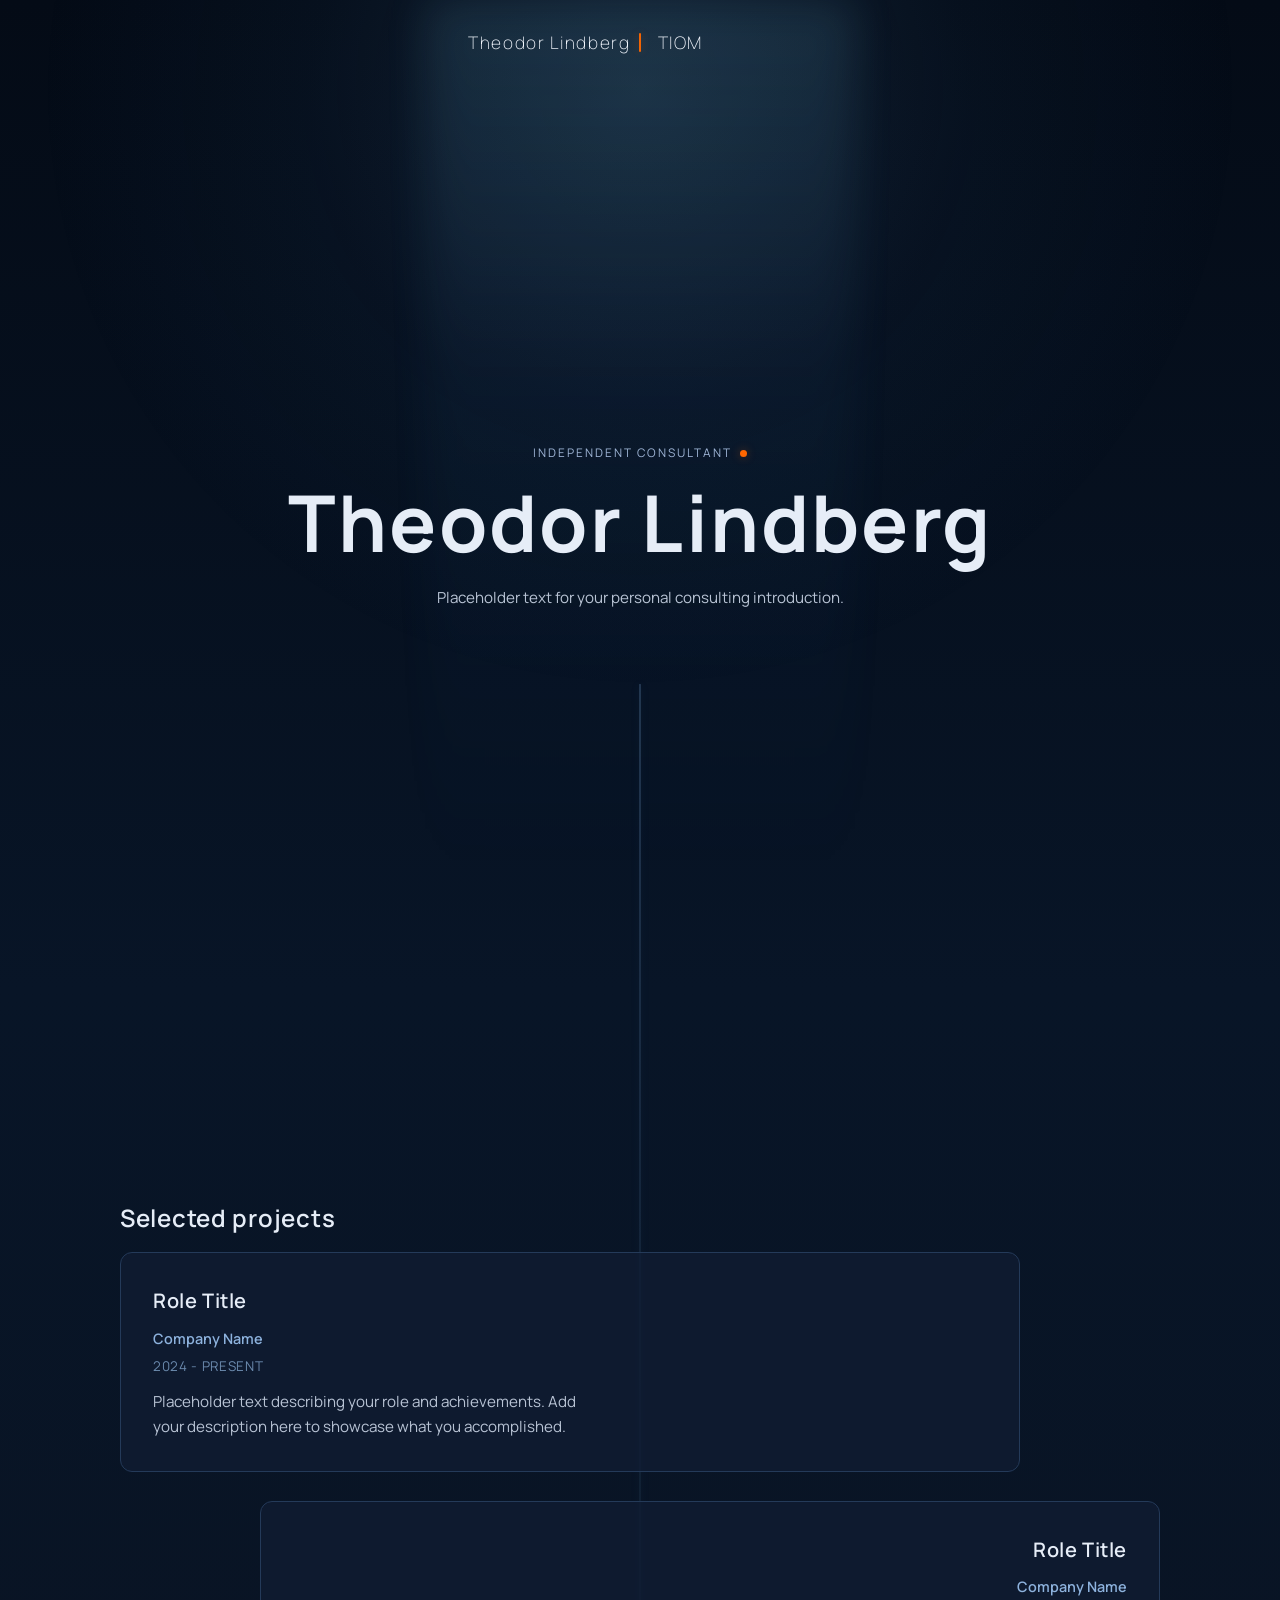
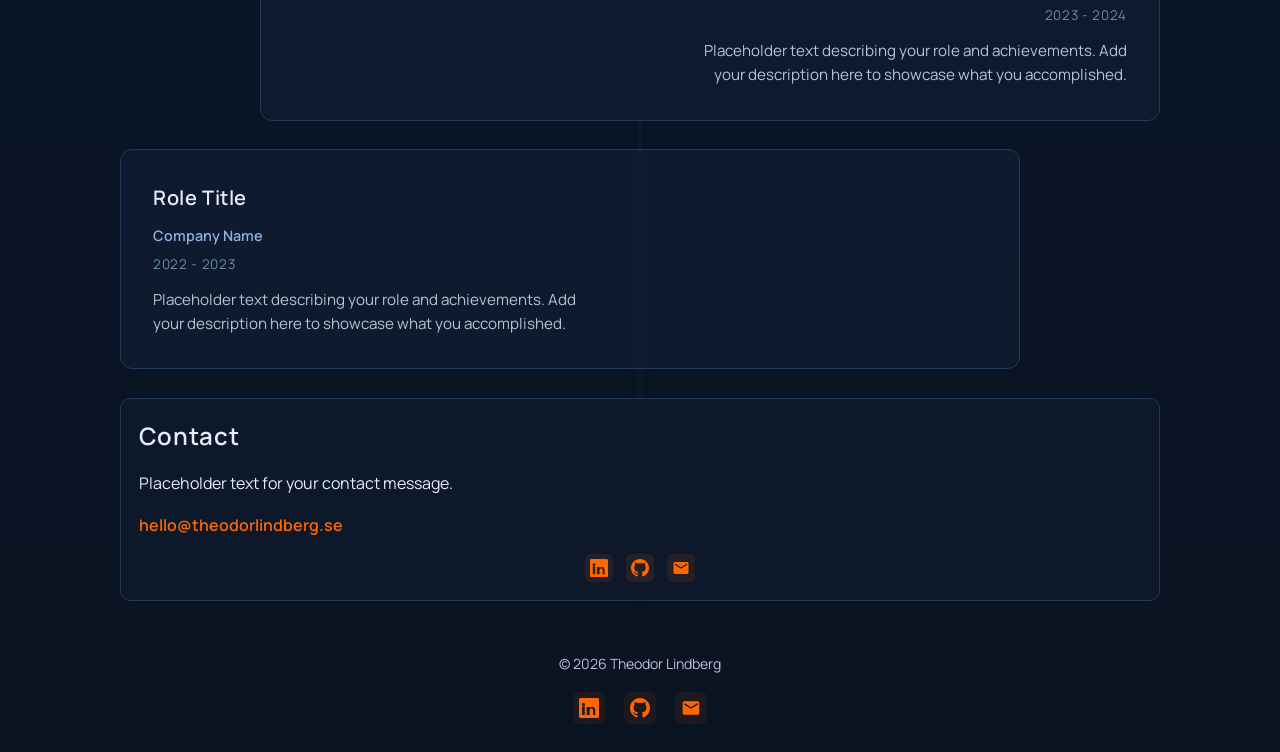
==== index.html @ 7ad28047 "First version of landing page" ====
<!doctype html>
<html lang="en">
  <head>
    <meta charset="UTF-8" />
    <meta name="viewport" content="width=device-width, initial-scale=1.0" />
    <title>Theodor Lindberg | Consulting</title>
    <meta
      name="description"
      content="Independent consultant helping teams ship better products, faster."
    />
    <link rel="preconnect" href="https://fonts.googleapis.com" />
    <link rel="preconnect" href="https://fonts.gstatic.com" crossorigin />
    <link
      href="https://fonts.googleapis.com/css2?family=Manrope:wght@200;400;600;700&display=swap"
      rel="stylesheet"
    />
    <link rel="stylesheet" href="styles.css" />
  </head>
  <body>
    <header class="site-header">
      <div class="brand" aria-label="theodor lindberg bar tiom">
        <a class="brand-name" href="#top">Theodor Lindberg</a>
        <span class="brand-divider" aria-hidden="true">|</span>
        <a class="brand-company" href="https://tiom.nu">TIOM</a>
      </div>
    </header>

    <main id="top">
      <div class="page-line" aria-hidden="true"></div>
      <section class="hero container">
        <p class="hero-subline reveal">Independent Consultant</p>
        <h1 class="reveal">Theodor Lindberg</h1>
        <p class="lead reveal">Placeholder text for your personal consulting introduction.</p>
      </section>

      <section id="experience" class="container section-block reveal">
        <h2>Selected projects</h2>
        <div class="experience-grid">
          <article class="experience-card reveal">
            <div class="experience-content">
              <div class="experience-text">
                <h3>Role Title</h3>
                <p class="company">Company Name</p>
                <p class="duration">2024 - Present</p>
                <p>Placeholder text describing your role and achievements. Add your description here to showcase what you accomplished.</p>
              </div>
              <!-- Optional media: uncomment to add image or video -->
              <!-- <div class="experience-media">
                <img src="/path/to/image.jpg" alt="Project preview" />
              </div> -->
            </div>
          </article>
          <article class="experience-card reveal">
            <div class="experience-content">
              <div class="experience-text experience-text-right">
                <h3>Role Title</h3>
                <p class="company">Company Name</p>
                <p class="duration">2023 - 2024</p>
                <p>Placeholder text describing your role and achievements. Add your description here to showcase what you accomplished.</p>
              </div>
              <!-- Optional media: uncomment to add image or video -->
              <!-- <div class="experience-media">
                <video width="100%" controls><source src="/path/to/video.mp4" type="video/mp4"></video>
              </div> -->
            </div>
          </article>
          <article class="experience-card reveal">
            <div class="experience-content">
              <div class="experience-text">
                <h3>Role Title</h3>
                <p class="company">Company Name</p>
                <p class="duration">2022 - 2023</p>
                <p>Placeholder text describing your role and achievements. Add your description here to showcase what you accomplished.</p>
              </div>
              <!-- Optional media: uncomment to add image or video -->
              <!-- <div class="experience-media">
                <img src="/path/to/image.jpg" alt="Project preview" />
              </div> -->
            </div>
          </article>
        </div>
      </section>

      <section id="contact" class="container section-block contact-card reveal">
        <h2>Contact</h2>
        <p>Placeholder text for your contact message.</p>
        <p>
          <a href="mailto:hello@theodorlindberg.se">hello@theodorlindberg.se</a>
        </p>
        <div class="contact-social">
          <a href="https://linkedin.com/in/theodor-lindberg" target="_blank" rel="noopener noreferrer" aria-label="LinkedIn">
            <svg viewBox="0 0 24 24" width="18" height="18" fill="currentColor">
              <path d="M20.447 20.452h-3.554v-5.569c0-1.328-.475-2.236-1.986-2.236-1.081 0-1.722.722-2.004 1.418-.103.249-.129.597-.129.946v5.441h-3.554s.05-8.736 0-9.646h3.554v1.366c.43-.664 1.199-1.608 2.928-1.608 2.136 0 3.745 1.393 3.745 4.385v5.503zM5.337 9.433c-1.144 0-1.915-.758-1.915-1.708 0-.951.771-1.71 1.958-1.71 1.187 0 1.914.759 1.939 1.71 0 .95-.752 1.708-1.982 1.708zm1.582 11.019H3.715V9.806h3.204v10.646zM22.225 0H1.771C.792 0 0 .774 0 1.729v20.542C0 23.227.792 24 1.771 24h20.451C23.2 24 24 23.227 24 22.271V1.729C24 .774 23.2 0 22.222 0h.003z"/>
            </svg>
          </a>
          <a href="https://github.com/theodor-lindberg" target="_blank" rel="noopener noreferrer" aria-label="GitHub">
            <svg viewBox="0 0 24 24" width="18" height="18" fill="currentColor">
              <path d="M12 0c-6.626 0-12 5.373-12 12 0 5.302 3.438 9.8 8.207 11.387.599.111.793-.261.793-.577v-2.234c-3.338.726-4.033-1.416-4.033-1.416-.546-1.387-1.333-1.756-1.333-1.756-1.089-.745.083-.729.083-.729 1.205.084 1.839 1.237 1.839 1.237 1.07 1.834 2.807 1.304 3.492.997.107-.775.418-1.305.762-1.604-2.665-.305-5.467-1.334-5.467-5.931 0-1.311.469-2.381 1.236-3.221-.124-.303-.535-1.524.117-3.176 0 0 1.008-.322 3.301 1.23.957-.266 1.983-.399 3.003-.404 1.02.005 2.047.138 3.006.404 2.291-1.552 3.297-1.23 3.297-1.23.653 1.653.242 2.874.118 3.176.77.84 1.235 1.911 1.235 3.221 0 4.609-2.807 5.624-5.479 5.921.43.372.823 1.102.823 2.222v 3.293c0 .319.192.694.801.576 4.765-1.589 8.199-6.086 8.199-11.386 0-6.627-5.373-12-12-12z"/>
            </svg>
          </a>
          <a href="mailto:hello@theodorlindberg.se" aria-label="Email">
            <svg viewBox="0 0 24 24" width="18" height="18" fill="currentColor">
              <path d="M20 4H4c-1.1 0-1.99.9-1.99 2L2 18c0 1.1.9 2 2 2h16c1.1 0 2-.9 2-2V6c0-1.1-.9-2-2-2zm0 4l-8 5-8-5V6l8 5 8-5v2z"/>
            </svg>
          </a>
        </div>
      </section>
    </main>

    <footer class="site-footer container">
      <div class="footer-content">
        <p>© <span id="year"></span> Theodor Lindberg</p>
        <div class="social-links">
          <a href="https://linkedin.com/in/theodor-lindberg" target="_blank" rel="noopener noreferrer" aria-label="LinkedIn">
            <svg viewBox="0 0 24 24" width="20" height="20" fill="currentColor">
              <path d="M20.447 20.452h-3.554v-5.569c0-1.328-.475-2.236-1.986-2.236-1.081 0-1.722.722-2.004 1.418-.103.249-.129.597-.129.946v5.441h-3.554s.05-8.736 0-9.646h3.554v1.366c.43-.664 1.199-1.608 2.928-1.608 2.136 0 3.745 1.393 3.745 4.385v5.503zM5.337 9.433c-1.144 0-1.915-.758-1.915-1.708 0-.951.771-1.71 1.958-1.71 1.187 0 1.914.759 1.939 1.71 0 .95-.752 1.708-1.982 1.708zm1.582 11.019H3.715V9.806h3.204v10.646zM22.225 0H1.771C.792 0 0 .774 0 1.729v20.542C0 23.227.792 24 1.771 24h20.451C23.2 24 24 23.227 24 22.271V1.729C24 .774 23.2 0 22.222 0h.003z"/>
            </svg>
          </a>
          <a href="https://github.com/theodor-lindberg" target="_blank" rel="noopener noreferrer" aria-label="GitHub">
            <svg viewBox="0 0 24 24" width="20" height="20" fill="currentColor">
              <path d="M12 0c-6.626 0-12 5.373-12 12 0 5.302 3.438 9.8 8.207 11.387.599.111.793-.261.793-.577v-2.234c-3.338.726-4.033-1.416-4.033-1.416-.546-1.387-1.333-1.756-1.333-1.756-1.089-.745.083-.729.083-.729 1.205.084 1.839 1.237 1.839 1.237 1.07 1.834 2.807 1.304 3.492.997.107-.775.418-1.305.762-1.604-2.665-.305-5.467-1.334-5.467-5.931 0-1.311.469-2.381 1.236-3.221-.124-.303-.535-1.524.117-3.176 0 0 1.008-.322 3.301 1.23.957-.266 1.983-.399 3.003-.404 1.02.005 2.047.138 3.006.404 2.291-1.552 3.297-1.23 3.297-1.23.653 1.653.242 2.874.118 3.176.77.84 1.235 1.911 1.235 3.221 0 4.609-2.807 5.624-5.479 5.921.43.372.823 1.102.823 2.222v 3.293c0 .319.192.694.801.576 4.765-1.589 8.199-6.086 8.199-11.386 0-6.627-5.373-12-12-12z"/>
            </svg>
          </a>
          <a href="mailto:hello@theodorlindberg.se" aria-label="Email">
            <svg viewBox="0 0 24 24" width="20" height="20" fill="currentColor">
              <path d="M20 4H4c-1.1 0-1.99.9-1.99 2L2 18c0 1.1.9 2 2 2h16c1.1 0 2-.9 2-2V6c0-1.1-.9-2-2-2zm0 4l-8 5-8-5V6l8 5 8-5v2z"/>
            </svg>
          </a>
        </div>
      </div>
    </footer>

    <script>
      document.getElementById("year").textContent = new Date().getFullYear();

      // Scroll reveal animation
      const revealElements = document.querySelectorAll(".reveal");
      const observer = new IntersectionObserver(
        (entries) => {
          entries.forEach((entry) => {
            if (entry.isIntersecting) {
              entry.target.classList.add("in-view");
            }
          });
        },
        { threshold: 0.28, rootMargin: "0px 0px -10% 0px" }
      );
      revealElements.forEach((el) => observer.observe(el));
    </script>
  </body>
</html>
---- styles.css ----
:root {
  --orange: #ff6700;
  --gray-dark: #575757;
  --gray-light: #bdbdbd;
  --blue-mid: #3a6ea5;
  --blue-deep: #004e98;

  --bg: #0a1322;
  --surface: #101d33;
  --text: #e6edf7;
  --muted: #b8c3d4;
  --line: #243a59;
  --shadow: 0 10px 28px rgba(0, 0, 0, 0.35);
}

* {
  box-sizing: border-box;
}

html,
body {
  margin: 0;
  padding: 0;
}

body {
  position: relative;
  overflow-x: hidden;
  font-family: "Manrope", sans-serif;
  color: var(--text);
  background: linear-gradient(180deg, #040b16 0%, #081527 42%, #0a1322 100%);
  line-height: 1.6;
  min-height: 100vh;
}

body::before {
  content: "";
  position: fixed;
  inset: 0;
  background: radial-gradient(circle at 50% 10%, rgba(101, 169, 221, 0.15) 0%, rgba(41, 78, 122, 0.08) 32%, rgba(9, 19, 35, 0) 58%);
  pointer-events: none;
  z-index: -2;
}

body::after {
  content: "";
  position: fixed;
  top: 0;
  bottom: 0;
  left: 50%;
  transform: translateX(-50%);
  width: min(40vw, 430px);
  background: linear-gradient(180deg, rgba(124, 215, 250, 0.28) 0%, rgba(71, 132, 194, 0.13) 42%, rgba(10, 19, 34, 0) 100%);
  filter: blur(22px);
  opacity: 0.42;
  pointer-events: none;
  z-index: -1;
}

main {
  position: relative;
}

.container {
  width: min(1040px, 92vw);
  margin: 0 auto;
}

.site-header {
  width: min(1040px, 92vw);
  margin: 0 auto;
  padding: 0.45rem 0.1rem;
  padding-top: 1.25rem;
  min-height: 72px;
  display: flex;
  align-items: center;
  justify-content: center;
  position: sticky;
  top: 0;
  z-index: 30;
  background: transparent;
  text-align: center;
}

.brand {
  display: grid;
  grid-template-columns: 1fr auto 1fr;
  align-items: center;
  gap: 0.55rem;
  width: min(560px, 92vw);
  min-height: 100%;
  line-height: 1;
  font-weight: 200;
  font-size: clamp(0.95rem, 1.35vw, 1.15rem);
  letter-spacing: 0.09em;
}

.brand-name,
.brand-company {
  font-weight: 200;
  color: #f4f8ff;
  text-decoration: none;
}

.brand-name {
  justify-self: end;
  text-align: right;
}

.brand-company {
  justify-self: start;
  text-align: left;
  margin-left: .5rem;
}

.brand-name:hover,
.brand-company:hover {
  color: #ffffff;
}

.brand-divider {
  display: block;
  width: 2px;
  height: 1.15rem;
  background: rgba(255, 103, 0, 0.95);
  box-shadow: 0 0 8px rgba(255, 103, 0, 0.28);
  border-radius: 999px;
  color: transparent;
  font-size: 0;
  line-height: 0;
}

.hero {
  width: 100vw;
  margin-left: calc(50% - 50vw);
  margin-top: 0;
  min-height: 100vh;
  position: relative;
  overflow: hidden;
  isolation: isolate;
  background: transparent;
  text-align: center;
  display: flex;
  flex-direction: column;
  align-items: center;
  justify-content: center;
  gap: 0.8rem;
  padding: 2.8rem 0 2.2rem;
}

.hero::before {
  content: none;
}

.hero::after {
  content: none;
}

h1 {
  font-size: clamp(2.35rem, 8.6vw, 4.9rem);
  line-height: 1.2;
  font-weight: 700;
  letter-spacing: 0.03em;
  margin: 0;
  z-index: 1;
}

h2 {
  font-size: clamp(1.1rem, 2.2vw, 1.5rem);
  font-weight: 600;
  letter-spacing: 0.03em;
  margin: 0 0 0.9rem;
}

h3 {
  font-size: 1rem;
  font-weight: 600;
  letter-spacing: 0.03em;
  margin-top: 0;
}

.lead {
  max-width: 48ch;
  margin: 0.2rem auto 0;
  color: var(--muted);
  font-size: 0.95rem;
  z-index: 1;
}

.hero-subline {
  display: inline-flex;
  align-items: center;
  gap: 0.5rem;
  margin: 0;
  font-size: 0.74rem;
  letter-spacing: 0.17em;
  text-transform: uppercase;
  color: #9fb5d6;
  z-index: 1;
}

.hero-subline::after {
  content: "";
  width: 7px;
  height: 7px;
  border-radius: 50%;
  background: var(--orange);
  box-shadow: 0 0 10px rgba(255, 103, 0, 0.35);
}

.page-line {
  position: absolute;
  width: 1px;
  top: clamp(500px, 68vh, 760px);
  bottom: 0;
  left: 50%;
  transform: translateX(-50%);
  border-radius: 999px;
  background: linear-gradient(180deg, rgba(96, 133, 176, 0.62) 0%, rgba(81, 117, 160, 0.34) 34%, rgba(70, 104, 145, 0.18) 72%, rgba(70, 104, 145, 0) 100%);
  box-shadow: 0 0 8px rgba(58, 110, 165, 0.24);
  z-index: 0;
  pointer-events: none;
}

.section-block {
  padding: 0.7rem 0 1rem;
}

#experience {
  margin-top: clamp(18vh, 24vh, 30vh);
}

.experience-grid {
  display: grid;
  gap: 1.8rem;
  grid-template-columns: 1fr;
}

.experience-card {
  background: rgba(16, 29, 51, 0.75);
  border: 1px solid var(--line);
  border-radius: 12px;
  padding: 2rem;
  box-shadow: none;
  transition: background-color 0.3s ease;
  width: min(900px, 100%);
}

.experience-card:nth-child(odd) {
  justify-self: start;
}

.experience-card:nth-child(even) {
  justify-self: end;
}

.experience-card:nth-child(odd) .experience-text {
  text-align: left;
}

.experience-card:nth-child(even) .experience-content {
  grid-template-columns: 1fr 1.2fr;
}

.experience-card:nth-child(even) .experience-text {
  grid-column: 2;
  justify-self: end;
  width: min(560px, 100%);
  text-align: right;
  order: 2;
}

.experience-card:nth-child(even) .experience-media {
  order: 1;
}

.experience-card:hover {
  background: rgba(16, 29, 51, 0.95);
}

.experience-content {
  display: grid;
  grid-template-columns: 1.2fr 1fr;
  gap: 2rem;
  align-items: start;
}

.experience-text {
  display: flex;
  flex-direction: column;
}

.experience-text-right {
  justify-self: end;
  width: min(560px, 100%);
  text-align: right;
}

.experience-card h3 {
  margin: 0 0 0.6rem;
  font-size: 1.25rem;
}

.experience-card .company {
  color: #8db2dd;
  font-size: 0.9rem;
  font-weight: 600;
  margin: 0 0 0.4rem;
}

.experience-card .duration {
  font-size: 0.84rem;
  color: #6b8aad;
  margin: 0 0 0.8rem;
  text-transform: uppercase;
  letter-spacing: 0.05em;
}

.experience-card p:last-of-type {
  color: var(--muted);
  font-size: 0.95rem;
  margin: 0;
  line-height: 1.6;
}

.experience-media {
  border-radius: 8px;
  overflow: hidden;
  background: rgba(10, 19, 34, 0.6);
  border: 1px solid var(--line);
  height: 100%;
  min-height: 220px;
  display: flex;
  align-items: center;
  justify-content: center;
}

.experience-media img,
.experience-media video {
  width: 100%;
  height: 100%;
  object-fit: cover;
}

.experience-card.reveal:nth-child(1) {
  transition-delay: 0s;
}

.experience-card.reveal:nth-child(2) {
  transition-delay: 0.2s;
}

.experience-card.reveal:nth-child(3) {
  transition-delay: 0.4s;
}

.card {
  background: rgba(16, 29, 51, 0.75);
  border: 1px solid var(--line);
  border-radius: 10px;
  padding: 1rem;
  box-shadow: none;
}

.card p {
  color: var(--muted);
}

.contact-card {
  background: rgba(14, 26, 45, 0.86);
  border: 1px solid var(--line);
  border-radius: 10px;
  padding: 1.1rem;
  box-shadow: none;
  margin: 0.8rem auto 2.5rem;
}

.contact-card a {
  color: var(--orange);
  font-weight: 600;
  text-decoration: none;
}

.contact-social {
  display: flex;
  align-items: center;
  gap: 0.8rem;
  justify-content: center;
  margin-top: 1rem;
}

.contact-social a {
  display: inline-flex;
  align-items: center;
  justify-content: center;
  width: 28px;
  height: 28px;
  border-radius: 5px;
  background: rgba(255, 103, 0, 0.1);
  color: var(--orange);
  text-decoration: none;
  transition: all 0.3s ease;
  font-weight: normal;
}

.contact-social a:hover {
  background: rgba(255, 103, 0, 0.18);
  transform: translateY(-2px);
}

.site-footer {
  padding: 0.75rem 0 1.8rem;
  color: var(--muted);
  font-size: 0.88rem;
  text-align: center;
}

.footer-content {
  display: flex;
  flex-direction: column;
  align-items: center;
  gap: 1rem;
  justify-content: center;
}

.footer-content p {
  margin: 0;
}

.social-links {
  display: flex;
  align-items: center;
  gap: 1.2rem;
  justify-content: center;
}

.social-links a {
  display: inline-flex;
  align-items: center;
  justify-content: center;
  width: 32px;
  height: 32px;
  border-radius: 6px;
  background: rgba(255, 103, 0, 0.08);
  color: var(--orange);
  text-decoration: none;
  transition: all 0.3s ease;
}

.social-links a:hover {
  background: rgba(255, 103, 0, 0.15);
  transform: translateY(-2px);
}

.reveal {
  opacity: 0;
  transform: translateY(24px);
  transition: opacity 0.8s ease-out, transform 0.8s ease-out;
}

.reveal.in-view {
  opacity: 1;
  transform: translateY(0);
}

@keyframes fadeInUp {
  from {
    opacity: 0;
    transform: translateY(24px);
  }
  to {
    opacity: 1;
    transform: translateY(0);
  }
}

@media (max-width: 850px) {
  .site-header {
    justify-content: center;
    flex-direction: column;
    gap: 0.45rem;
    min-height: 64px;
  }

  .hero {
    min-height: 100vh;
    padding-top: 2rem;
  }

  .page-line {
    top: clamp(460px, 74vh, 760px);
  }

  #experience {
    margin-top: 14vh;
  }

  .experience-card,
  .experience-card:nth-child(odd),
  .experience-card:nth-child(even) {
    width: 100%;
    justify-self: stretch;
  }

  .experience-content {
    grid-template-columns: 1fr;
  }

  .experience-card:nth-child(even) .experience-content {
    grid-template-columns: 1fr;
  }

  .experience-card:nth-child(even) .experience-text {
    grid-column: auto;
    justify-self: start;
    width: 100%;
    text-align: left;
    order: 1;
  }

  .experience-card:nth-child(even) .experience-media {
    order: 2;
  }

  .grid {
    grid-template-columns: 1fr;
  }
}
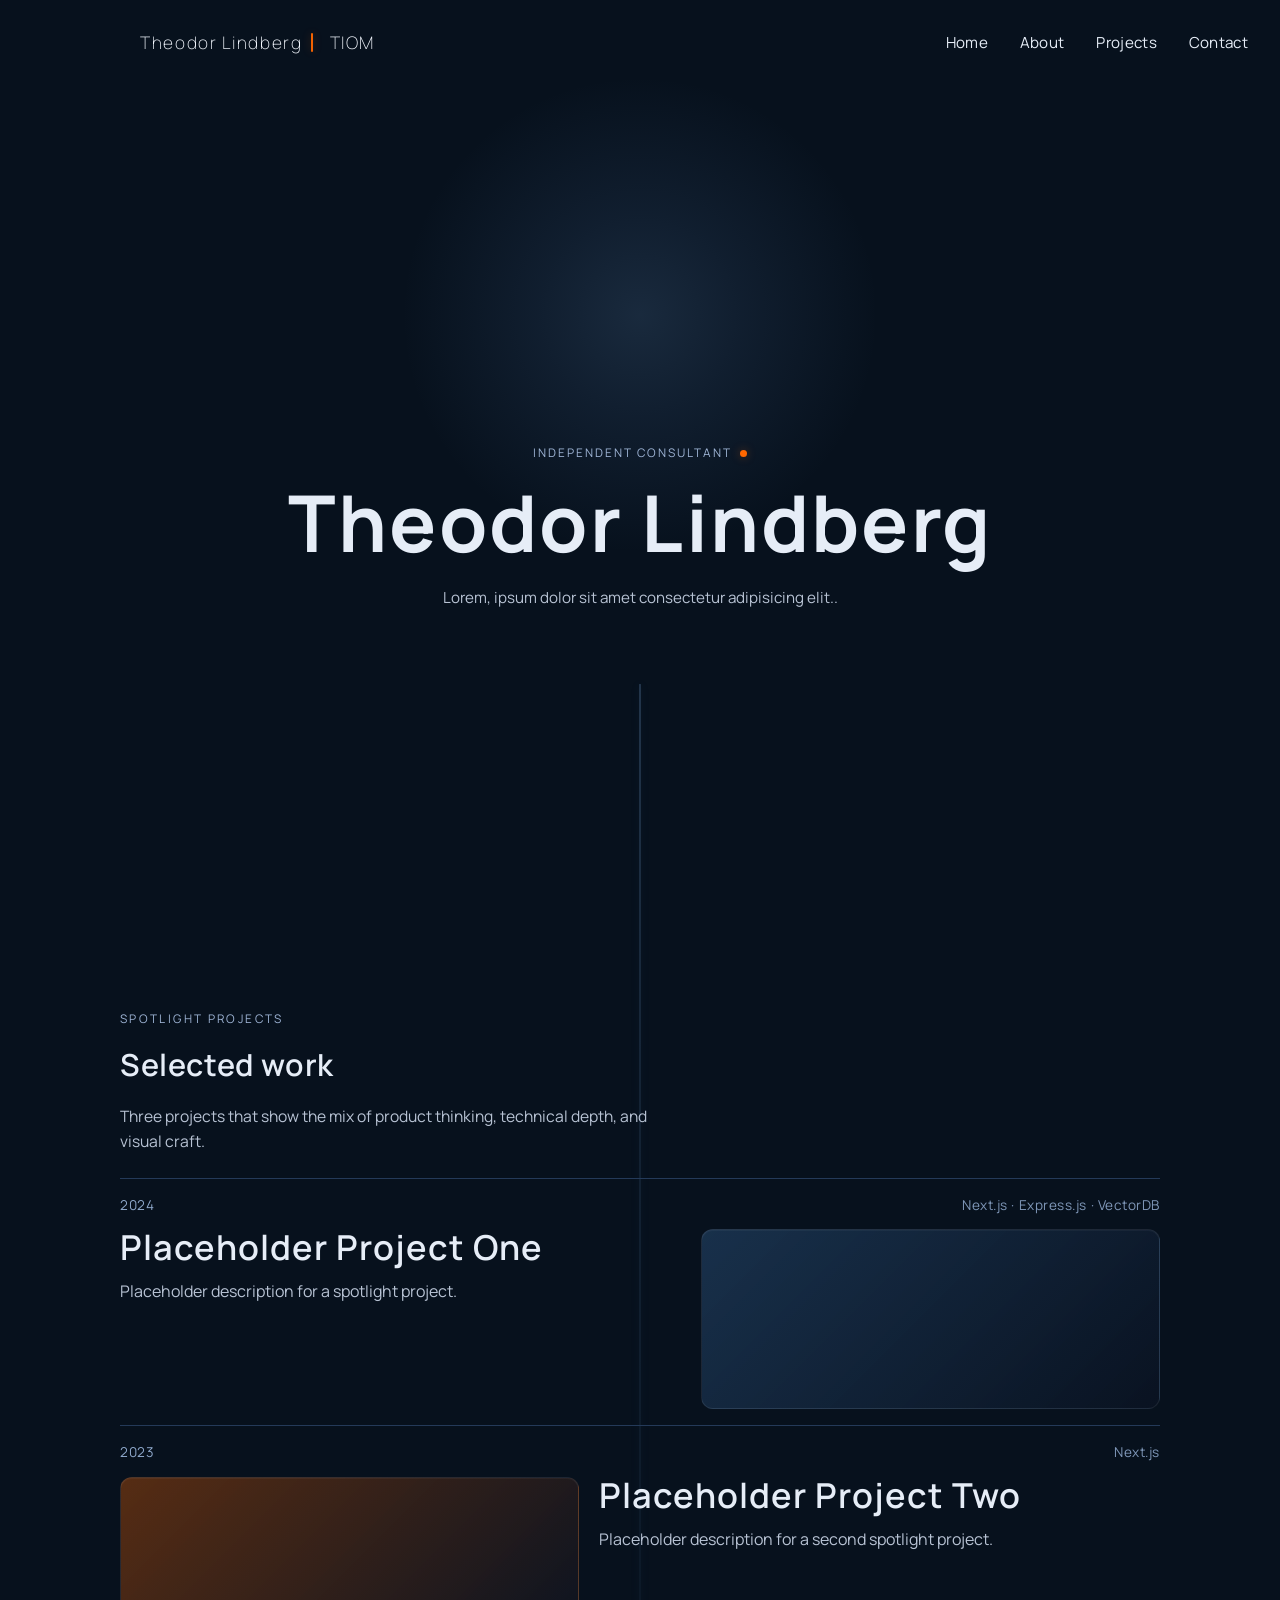
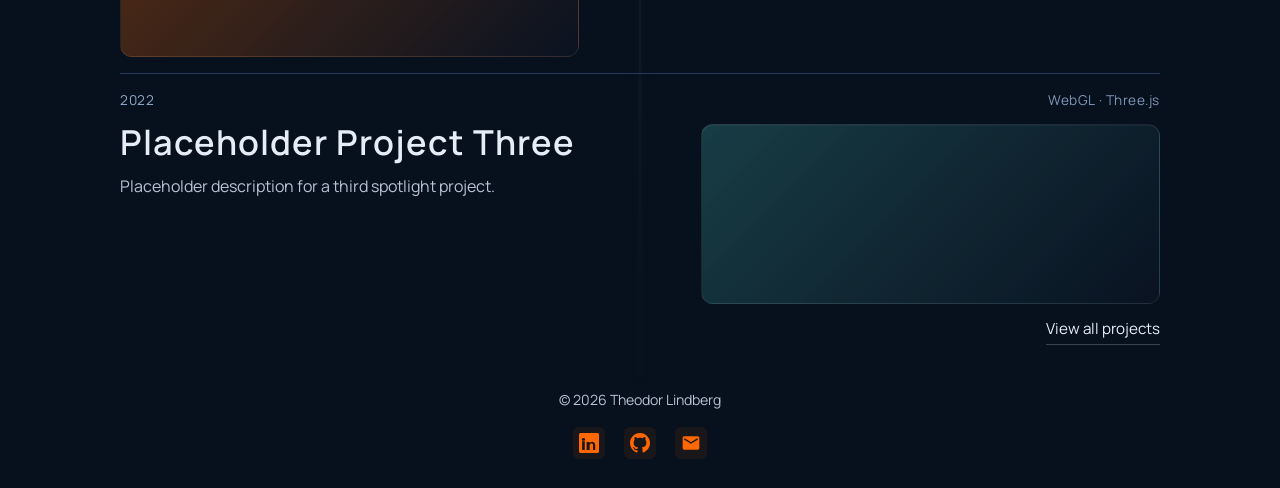
==== commit d7204eba: "Changed background effect" ====
--- a/index.html
+++ b/index.html
@@ -23,6 +23,19 @@
         <span class="brand-divider" aria-hidden="true">|</span>
         <a class="brand-company" href="https://tiom.nu">TIOM</a>
       </div>
+      <nav class="site-nav">
+        <button class="nav-toggle" aria-label="Toggle menu">
+          <span></span>
+          <span></span>
+          <span></span>
+        </button>
+        <ul class="nav-menu">
+          <li><a href="index.html">Home</a></li>
+          <li><a href="about.html">About</a></li>
+          <li><a href="projects.html">Projects</a></li>
+          <li><a href="contact.html">Contact</a></li>
+        </ul>
+      </nav>
     </header>
 
     <main id="top">
@@ -30,80 +43,61 @@
       <section class="hero container">
         <p class="hero-subline reveal">Independent Consultant</p>
         <h1 class="reveal">Theodor Lindberg</h1>
-        <p class="lead reveal">Placeholder text for your personal consulting introduction.</p>
+        <p class="lead reveal">Lorem, ipsum dolor sit amet consectetur adipisicing elit..</p>
       </section>
 
-      <section id="experience" class="container section-block reveal">
-        <h2>Selected projects</h2>
-        <div class="experience-grid">
-          <article class="experience-card reveal">
-            <div class="experience-content">
-              <div class="experience-text">
-                <h3>Role Title</h3>
-                <p class="company">Company Name</p>
-                <p class="duration">2024 - Present</p>
-                <p>Placeholder text describing your role and achievements. Add your description here to showcase what you accomplished.</p>
-              </div>
-              <!-- Optional media: uncomment to add image or video -->
-              <!-- <div class="experience-media">
-                <img src="/path/to/image.jpg" alt="Project preview" />
-              </div> -->
-            </div>
-          </article>
-          <article class="experience-card reveal">
-            <div class="experience-content">
-              <div class="experience-text experience-text-right">
-                <h3>Role Title</h3>
-                <p class="company">Company Name</p>
-                <p class="duration">2023 - 2024</p>
-                <p>Placeholder text describing your role and achievements. Add your description here to showcase what you accomplished.</p>
-              </div>
-              <!-- Optional media: uncomment to add image or video -->
-              <!-- <div class="experience-media">
-                <video width="100%" controls><source src="/path/to/video.mp4" type="video/mp4"></video>
-              </div> -->
-            </div>
-          </article>
-          <article class="experience-card reveal">
-            <div class="experience-content">
-              <div class="experience-text">
-                <h3>Role Title</h3>
-                <p class="company">Company Name</p>
-                <p class="duration">2022 - 2023</p>
-                <p>Placeholder text describing your role and achievements. Add your description here to showcase what you accomplished.</p>
-              </div>
-              <!-- Optional media: uncomment to add image or video -->
-              <!-- <div class="experience-media">
-                <img src="/path/to/image.jpg" alt="Project preview" />
-              </div> -->
-            </div>
-          </article>
-        </div>
+      <section class="container projects-intro reveal">
+        <p class="section-label">Spotlight Projects</p>
+        <h2>Selected work</h2>
+        <p class="projects-lead">Three projects that show the mix of product thinking, technical depth, and visual craft.</p>
       </section>
 
-      <section id="contact" class="container section-block contact-card reveal">
-        <h2>Contact</h2>
-        <p>Placeholder text for your contact message.</p>
-        <p>
-          <a href="mailto:hello@theodorlindberg.se">hello@theodorlindberg.se</a>
-        </p>
-        <div class="contact-social">
-          <a href="https://linkedin.com/in/theodor-lindberg" target="_blank" rel="noopener noreferrer" aria-label="LinkedIn">
-            <svg viewBox="0 0 24 24" width="18" height="18" fill="currentColor">
-              <path d="M20.447 20.452h-3.554v-5.569c0-1.328-.475-2.236-1.986-2.236-1.081 0-1.722.722-2.004 1.418-.103.249-.129.597-.129.946v5.441h-3.554s.05-8.736 0-9.646h3.554v1.366c.43-.664 1.199-1.608 2.928-1.608 2.136 0 3.745 1.393 3.745 4.385v5.503zM5.337 9.433c-1.144 0-1.915-.758-1.915-1.708 0-.951.771-1.71 1.958-1.71 1.187 0 1.914.759 1.939 1.71 0 .95-.752 1.708-1.982 1.708zm1.582 11.019H3.715V9.806h3.204v10.646zM22.225 0H1.771C.792 0 0 .774 0 1.729v20.542C0 23.227.792 24 1.771 24h20.451C23.2 24 24 23.227 24 22.271V1.729C24 .774 23.2 0 22.222 0h.003z"/>
-            </svg>
-          </a>
-          <a href="https://github.com/theodor-lindberg" target="_blank" rel="noopener noreferrer" aria-label="GitHub">
-            <svg viewBox="0 0 24 24" width="18" height="18" fill="currentColor">
-              <path d="M12 0c-6.626 0-12 5.373-12 12 0 5.302 3.438 9.8 8.207 11.387.599.111.793-.261.793-.577v-2.234c-3.338.726-4.033-1.416-4.033-1.416-.546-1.387-1.333-1.756-1.333-1.756-1.089-.745.083-.729.083-.729 1.205.084 1.839 1.237 1.839 1.237 1.07 1.834 2.807 1.304 3.492.997.107-.775.418-1.305.762-1.604-2.665-.305-5.467-1.334-5.467-5.931 0-1.311.469-2.381 1.236-3.221-.124-.303-.535-1.524.117-3.176 0 0 1.008-.322 3.301 1.23.957-.266 1.983-.399 3.003-.404 1.02.005 2.047.138 3.006.404 2.291-1.552 3.297-1.23 3.297-1.23.653 1.653.242 2.874.118 3.176.77.84 1.235 1.911 1.235 3.221 0 4.609-2.807 5.624-5.479 5.921.43.372.823 1.102.823 2.222v 3.293c0 .319.192.694.801.576 4.765-1.589 8.199-6.086 8.199-11.386 0-6.627-5.373-12-12-12z"/>
-            </svg>
-          </a>
-          <a href="mailto:hello@theodorlindberg.se" aria-label="Email">
-            <svg viewBox="0 0 24 24" width="18" height="18" fill="currentColor">
-              <path d="M20 4H4c-1.1 0-1.99.9-1.99 2L2 18c0 1.1.9 2 2 2h16c1.1 0 2-.9 2-2V6c0-1.1-.9-2-2-2zm0 4l-8 5-8-5V6l8 5 8-5v2z"/>
-            </svg>
-          </a>
-        </div>
+      <section class="container projects-list spotlight-projects">
+        <article class="project-entry reveal" id="spotlight-2024">
+          <div class="project-meta">
+            <p class="project-year">2024</p>
+            <p class="project-tags">Next.js · Express.js · VectorDB</p>
+          </div>
+          <div class="project-body">
+            <div class="project-copy">
+              <h2><a href="projects.html#project-2024">Placeholder Project One</a></h2>
+              <p>Placeholder description for a spotlight project. </p>
+            </div>
+            <div class="project-preview project-preview-blue" aria-hidden="true"></div>
+          </div>
+        </article>
+
+        <article class="project-entry reveal" id="spotlight-next">
+          <div class="project-meta">
+            <p class="project-year">2023</p>
+            <p class="project-tags">Next.js</p>
+          </div>
+          <div class="project-body">
+            <div class="project-copy">
+              <h2><a href="projects.html#project-next">Placeholder Project Two</a></h2>
+              <p>Placeholder description for a second spotlight project. </p>
+            </div>
+            <div class="project-preview project-preview-orange" aria-hidden="true"></div>
+          </div>
+        </article>
+
+        <article class="project-entry reveal" id="spotlight-webgl">
+          <div class="project-meta">
+            <p class="project-year">2022</p>
+            <p class="project-tags">WebGL · Three.js</p>
+          </div>
+          <div class="project-body">
+            <div class="project-copy">
+              <h2><a href="projects.html#project-webgl">Placeholder Project Three</a></h2>
+              <p>Placeholder description for a third spotlight project. </p>
+            </div>
+            <div class="project-preview project-preview-teal" aria-hidden="true"></div>
+          </div>
+        </article>
+      </section>
+
+      <section class="container spotlight-link reveal">
+        <a href="projects.html">View all projects</a>
       </section>
     </main>
 
@@ -133,6 +127,52 @@
     <script>
       document.getElementById("year").textContent = new Date().getFullYear();
 
+      // Hamburger menu toggle
+      const navToggle = document.querySelector(".nav-toggle");
+      const navMenu = document.querySelector(".nav-menu");
+      
+      if (navToggle) {
+        navToggle.addEventListener("click", () => {
+          navToggle.classList.toggle("active");
+          navMenu.classList.toggle("active");
+        });
+
+        // Close menu when a link is clicked
+        document.querySelectorAll(".nav-menu a").forEach(link => {
+          link.addEventListener("click", () => {
+            navToggle.classList.remove("active");
+            navMenu.classList.remove("active");
+          });
+        });
+      }
+
+      const prefersFlashlight = window.matchMedia("(min-width: 851px) and (pointer: fine)").matches;
+
+      if (prefersFlashlight) {
+        let latestX = window.innerWidth / 2;
+        let latestY = window.innerHeight / 3;
+        let animationFrameId = null;
+
+        const updateFlashlight = () => {
+          document.body.style.setProperty("--flashlight-x", `${latestX}px`);
+          document.body.style.setProperty("--flashlight-y", `${latestY}px`);
+          animationFrameId = null;
+        };
+
+        window.addEventListener(
+          "pointermove",
+          (event) => {
+            latestX = event.clientX;
+            latestY = event.clientY;
+
+            if (animationFrameId === null) {
+              animationFrameId = requestAnimationFrame(updateFlashlight);
+            }
+          },
+          { passive: true }
+        );
+      }
+
       // Scroll reveal animation
       const revealElements = document.querySelectorAll(".reveal");
       const observer = new IntersectionObserver(
--- a/styles.css
+++ b/styles.css
@@ -28,7 +28,18 @@
   overflow-x: hidden;
   font-family: "Manrope", sans-serif;
   color: var(--text);
-  background: linear-gradient(180deg, #040b16 0%, #081527 42%, #0a1322 100%);
+  --flashlight-x: 50vw;
+  --flashlight-y: 35vh;
+  background:
+    radial-gradient(
+      circle 340px at var(--flashlight-x) var(--flashlight-y),
+      rgba(120, 172, 230, 0.16) 0,
+      rgba(98, 145, 205, 0.1) 30%,
+      rgba(7, 17, 29, 0) 70%
+    ),
+    #07111d;
+  background-attachment: fixed;
+  background-repeat: no-repeat;
   line-height: 1.6;
   min-height: 100vh;
 }
@@ -67,14 +78,13 @@
 }
 
 .site-header {
-  width: min(1040px, 92vw);
-  margin: 0 auto;
-  padding: 0.45rem 0.1rem;
+  width: 100%;
+  padding: 0.45rem 2rem;
   padding-top: 1.25rem;
   min-height: 72px;
   display: flex;
   align-items: center;
-  justify-content: center;
+  justify-content: space-between;
   position: sticky;
   top: 0;
   z-index: 30;
@@ -130,6 +140,81 @@
   line-height: 0;
 }
 
+.site-nav {
+  display: flex;
+  align-items: center;
+}
+
+.nav-toggle {
+  display: none;
+  flex-direction: column;
+  gap: 5px;
+  background: none;
+  border: none;
+  cursor: pointer;
+  padding: 0;
+  width: 28px;
+  height: 24px;
+}
+
+.nav-toggle span {
+  width: 100%;
+  height: 2px;
+  background: var(--text);
+  border-radius: 999px;
+  transition: all 0.3s ease;
+}
+
+.nav-toggle.active span:nth-child(1) {
+  transform: rotate(45deg) translateY(10px);
+}
+
+.nav-toggle.active span:nth-child(2) {
+  opacity: 0;
+}
+
+.nav-toggle.active span:nth-child(3) {
+  transform: rotate(-45deg) translateY(-10px);
+}
+
+.nav-menu {
+  display: flex;
+  gap: 2rem;
+  list-style: none;
+  margin: 0;
+  padding: 0;
+  align-items: center;
+}
+
+.nav-menu a {
+  color: var(--text);
+  text-decoration: none;
+  font-size: 0.95rem;
+  font-weight: 400;
+  letter-spacing: 0.02em;
+  transition: color 0.3s ease;
+  position: relative;
+}
+
+.nav-menu a::after {
+  content: "";
+  position: absolute;
+  bottom: -4px;
+  left: 0;
+  width: 0;
+  height: 1px;
+  background: var(--orange);
+  transition: width 0.3s ease;
+}
+
+.nav-menu a:hover {
+  color: var(--orange);
+}
+
+.nav-menu a:hover::after {
+  width: 100%;
+}
+
 .hero {
   width: 100vw;
   margin-left: calc(50% - 50vw);
@@ -185,6 +270,237 @@
   color: var(--muted);
   font-size: 0.95rem;
   z-index: 1;
+}
+
+.projects-intro {
+  padding: 2.4rem 0 1.2rem;
+  text-align: left;
+}
+
+.section-label {
+  margin: 0 0 0.75rem;
+  color: #9fb5d6;
+  font-size: 0.74rem;
+  letter-spacing: 0.2em;
+  text-transform: uppercase;
+}
+
+.projects-intro h1 {
+  max-width: 8ch;
+  text-align: left;
+  font-size: clamp(2.8rem, 8vw, 5rem);
+  margin: 0;
+}
+
+.projects-intro h2 {
+  margin: 0;
+  font-size: clamp(1.3rem, 2.5vw, 1.9rem);
+  font-weight: 600;
+  letter-spacing: 0.02em;
+}
+
+.projects-lead {
+  max-width: 34rem;
+  margin: 0.9rem 0 0;
+  color: var(--muted);
+  font-size: 0.98rem;
+}
+
+.projects-index {
+  display: grid;
+  grid-template-columns: repeat(2, minmax(0, 1fr));
+  gap: 1rem;
+  padding-top: 0.6rem;
+  padding-bottom: 1.4rem;
+}
+
+.projects-index-group {
+  border-top: 1px solid var(--line);
+  padding-top: 0.9rem;
+}
+
+.index-links {
+  display: flex;
+  flex-wrap: wrap;
+  gap: 0.7rem 0.8rem;
+}
+
+.index-links a {
+  color: var(--text);
+  text-decoration: none;
+  font-size: 0.95rem;
+  padding-bottom: 0.15rem;
+  border-bottom: 1px solid transparent;
+  transition: color 0.25s ease, border-color 0.25s ease;
+}
+
+.index-links a:hover {
+  color: var(--orange);
+  border-color: rgba(255, 103, 0, 0.7);
+}
+
+.projects-list {
+  display: grid;
+  gap: 1rem;
+  padding-top: 0.25rem;
+  padding-bottom: 2rem;
+}
+
+.spotlight-projects {
+  padding-bottom: 0.8rem;
+}
+
+.spotlight-link {
+  display: flex;
+  justify-content: flex-end;
+  padding-bottom: 2rem;
+}
+
+.spotlight-link a {
+  color: var(--text);
+  text-decoration: none;
+  font-size: 0.95rem;
+  border-bottom: 1px solid rgba(255, 255, 255, 0.2);
+  padding-bottom: 0.15rem;
+  transition: color 0.25s ease, border-color 0.25s ease;
+}
+
+.spotlight-link a:hover {
+  color: var(--orange);
+  border-color: rgba(255, 103, 0, 0.7);
+}
+
+.project-entry {
+  border-top: 1px solid var(--line);
+  padding-top: 1rem;
+}
+
+.project-meta {
+  display: flex;
+  justify-content: space-between;
+  gap: 1rem;
+  align-items: baseline;
+  margin-bottom: 0.8rem;
+  color: #8ea8cb;
+}
+
+.project-year,
+.project-tags {
+  margin: 0;
+  font-size: 0.85rem;
+  letter-spacing: 0.04em;
+}
+
+.project-tags {
+  text-align: right;
+  color: #7f97b8;
+}
+
+.project-body {
+  display: grid;
+  grid-template-columns: minmax(0, 1.1fr) minmax(220px, 0.9fr);
+  gap: 1.25rem;
+  align-items: stretch;
+}
+
+.project-copy h2 {
+  margin: 0;
+  font-size: clamp(1.45rem, 3vw, 2.15rem);
+  line-height: 1.05;
+}
+
+.project-copy h2 a {
+  color: var(--text);
+  text-decoration: none;
+}
+
+.project-copy h2 a:hover {
+  color: var(--orange);
+}
+
+.project-copy p {
+  margin: 0.85rem 0 0;
+  max-width: 42ch;
+  color: var(--muted);
+}
+
+.project-preview {
+  min-height: 180px;
+  border-radius: 12px;
+  border: 1px solid rgba(255, 255, 255, 0.08);
+  background: linear-gradient(135deg, rgba(58, 110, 165, 0.28), rgba(16, 29, 51, 0.82));
+  box-shadow: inset 0 1px 0 rgba(255, 255, 255, 0.04);
+}
+
+.project-preview-blue {
+  background: linear-gradient(135deg, rgba(58, 110, 165, 0.34), rgba(10, 19, 34, 0.86));
+}
+
+.project-preview-orange {
+  background: linear-gradient(135deg, rgba(255, 103, 0, 0.32), rgba(10, 19, 34, 0.86));
+}
+
+.project-preview-teal {
+  background: linear-gradient(135deg, rgba(69, 176, 173, 0.28), rgba(10, 19, 34, 0.86));
+}
+
+.project-preview-slate {
+  background: linear-gradient(135deg, rgba(110, 130, 160, 0.28), rgba(10, 19, 34, 0.86));
+}
+
+.project-entry:nth-child(even) .project-body {
+  grid-template-columns: minmax(220px, 0.9fr) minmax(0, 1.1fr);
+}
+
+.project-entry:nth-child(even) .project-copy {
+  order: 2;
+}
+
+.project-entry:nth-child(even) .project-preview {
+  order: 1;
+}
+
+.about-page {
+  display: grid;
+  grid-template-columns: minmax(240px, 330px) minmax(0, 1fr);
+  gap: 2rem;
+  align-items: start;
+  padding-top: 2.5rem;
+  padding-bottom: 2rem;
+}
+
+.about-photo-wrap {
+  margin: 0;
+  position: sticky;
+  top: 98px;
+}
+
+.about-photo {
+  width: 100%;
+  display: block;
+  aspect-ratio: 4 / 5;
+  object-fit: cover;
+  border-radius: 12px;
+  border: 1px solid var(--line);
+  box-shadow: var(--shadow);
+}
+
+.about-content h1 {
+  margin: 0 0 1rem;
+  text-align: left;
+  font-size: clamp(2rem, 5vw, 3.2rem);
+}
+
+.about-content p {
+  margin: 0;
+  max-width: 64ch;
+  color: var(--muted);
+  font-size: 0.98rem;
+  line-height: 1.7;
+}
+
+.about-content p + p {
+  margin-top: 1rem;
 }
 
 .hero-subline {
@@ -476,10 +792,108 @@
 
 @media (max-width: 850px) {
   .site-header {
-    justify-content: center;
+    justify-content: space-between;
+    padding-left: 1rem;
+    padding-right: 1rem;
+    min-height: 64px;
+    background: rgba(4, 11, 22, 1);
+    border-bottom: 1px solid var(--line);
+    box-shadow: 0 8px 24px rgba(0, 0, 0, 0.24);
+  }
+
+  .brand {
+    width: auto;
+    flex-shrink: 0;
+  }
+
+  .nav-toggle {
+    display: flex;
+  }
+
+  .nav-menu {
+    position: fixed;
+    top: 64px;
+    left: 0;
+    right: 0;
     flex-direction: column;
-    gap: 0.45rem;
-    min-height: 64px;
+    gap: 0;
+    background: rgba(4, 11, 22, 1);
+    -webkit-backdrop-filter: blur(8px);
+    backdrop-filter: blur(8px);
+    border-top: 1px solid var(--line);
+    max-height: 0;
+    overflow: hidden;
+    transition: max-height 0.3s ease;
+  }
+
+  .nav-menu.active {
+    max-height: 300px;
+  }
+
+  .nav-menu li {
+    width: 100%;
+  }
+
+  .nav-menu a {
+    display: block;
+    padding: 1rem 1.5rem;
+    text-align: left;
+    border-bottom: 1px solid var(--line);
+  }
+
+  .nav-menu a::after {
+    display: none;
+  }
+
+  .nav-menu a:hover {
+    background: rgba(255, 103, 0, 0.08);
+  }
+
+  .projects-intro {
+    padding-top: 1.5rem;
+  }
+
+  .projects-index {
+    grid-template-columns: 1fr;
+  }
+
+  .spotlight-link {
+    justify-content: flex-start;
+  }
+
+  .project-meta {
+    flex-direction: column;
+    align-items: flex-start;
+    gap: 0.3rem;
+  }
+
+  .project-tags {
+    text-align: left;
+  }
+
+  .project-body,
+  .project-entry:nth-child(even) .project-body {
+    grid-template-columns: 1fr;
+  }
+
+  .project-entry:nth-child(even) .project-copy,
+  .project-entry:nth-child(even) .project-preview {
+    order: initial;
+  }
+
+  .project-preview {
+    min-height: 160px;
+  }
+
+  .about-page {
+    grid-template-columns: 1fr;
+    gap: 1.4rem;
+    padding-top: 1.5rem;
+  }
+
+  .about-photo-wrap {
+    position: static;
+    width: min(340px, 100%);
   }
 
   .hero {
@@ -526,3 +940,20 @@
     grid-template-columns: 1fr;
   }
 }
+
+@media (min-width: 851px) and (pointer: fine) {
+  html,
+  body,
+  a,
+  button,
+  input,
+  textarea,
+  select {
+    cursor: auto;
+  }
+
+  body::before,
+  body::after {
+    display: none;
+  }
+}
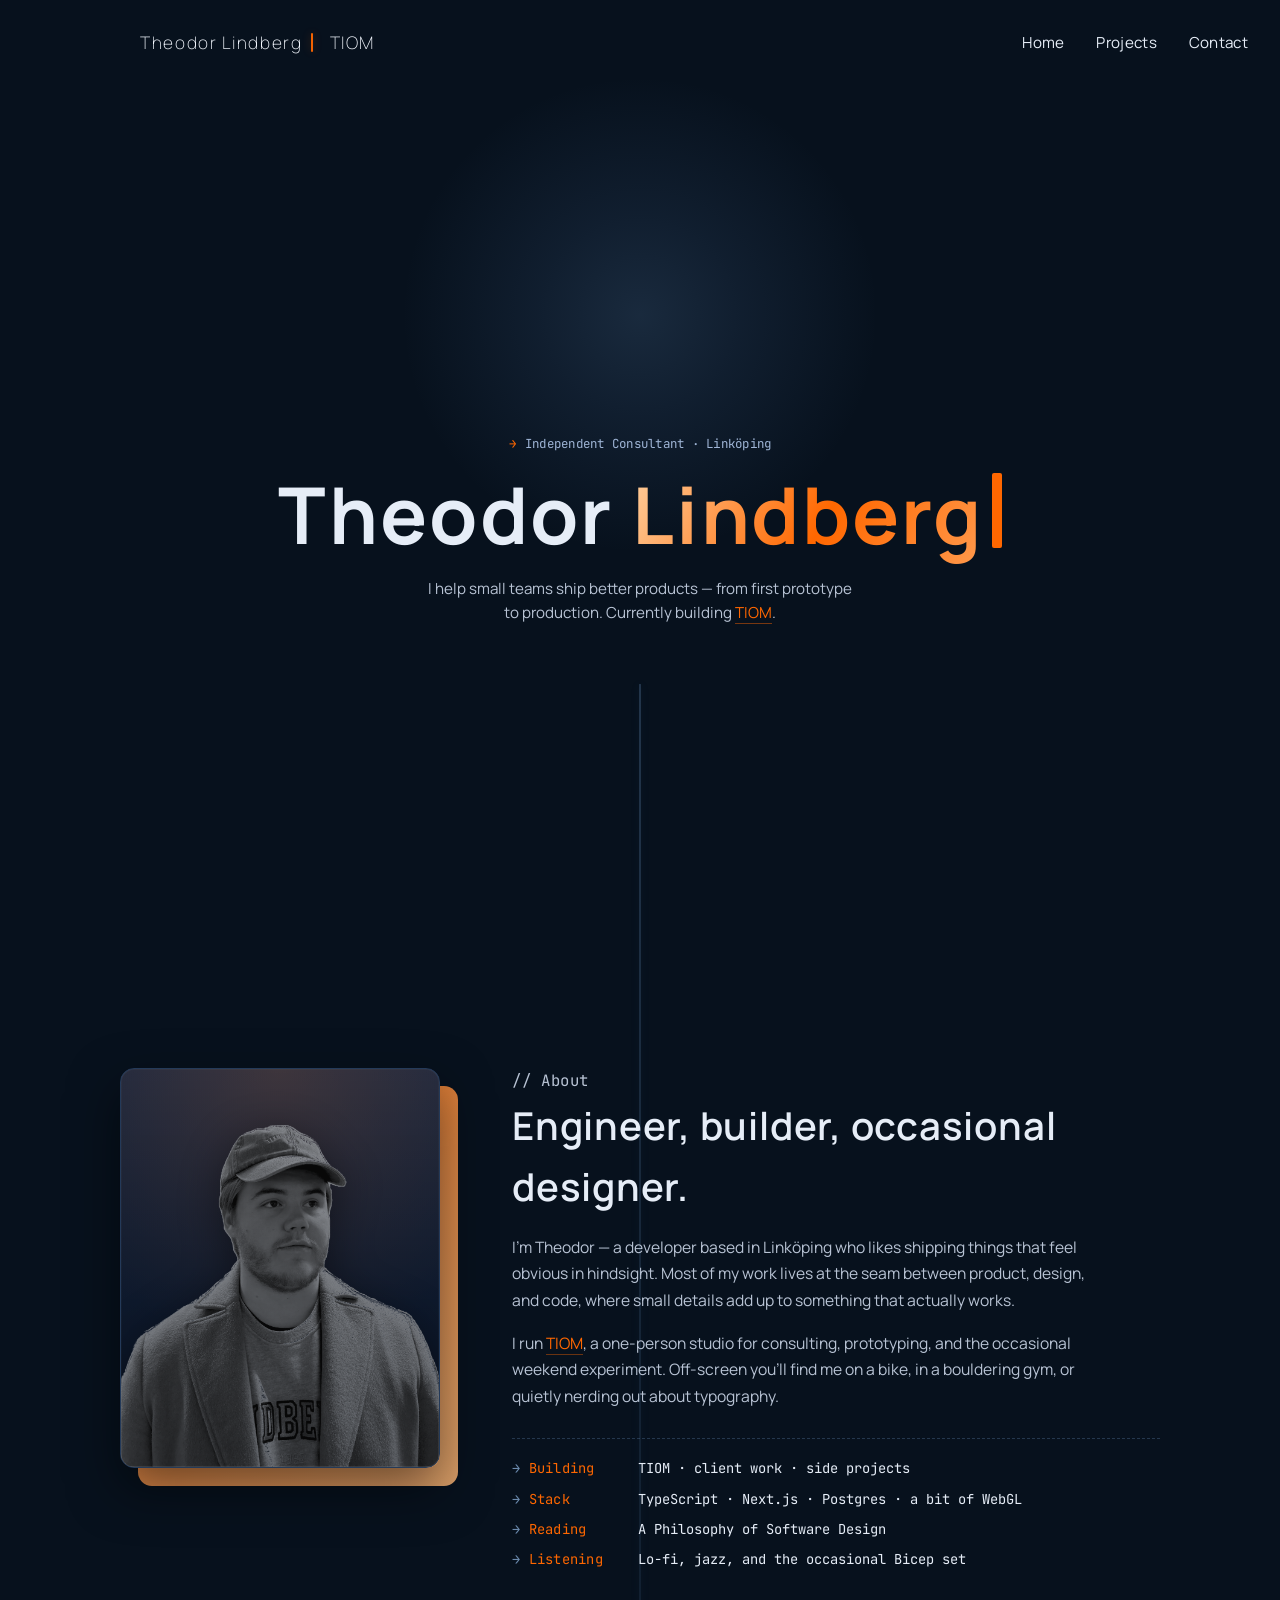
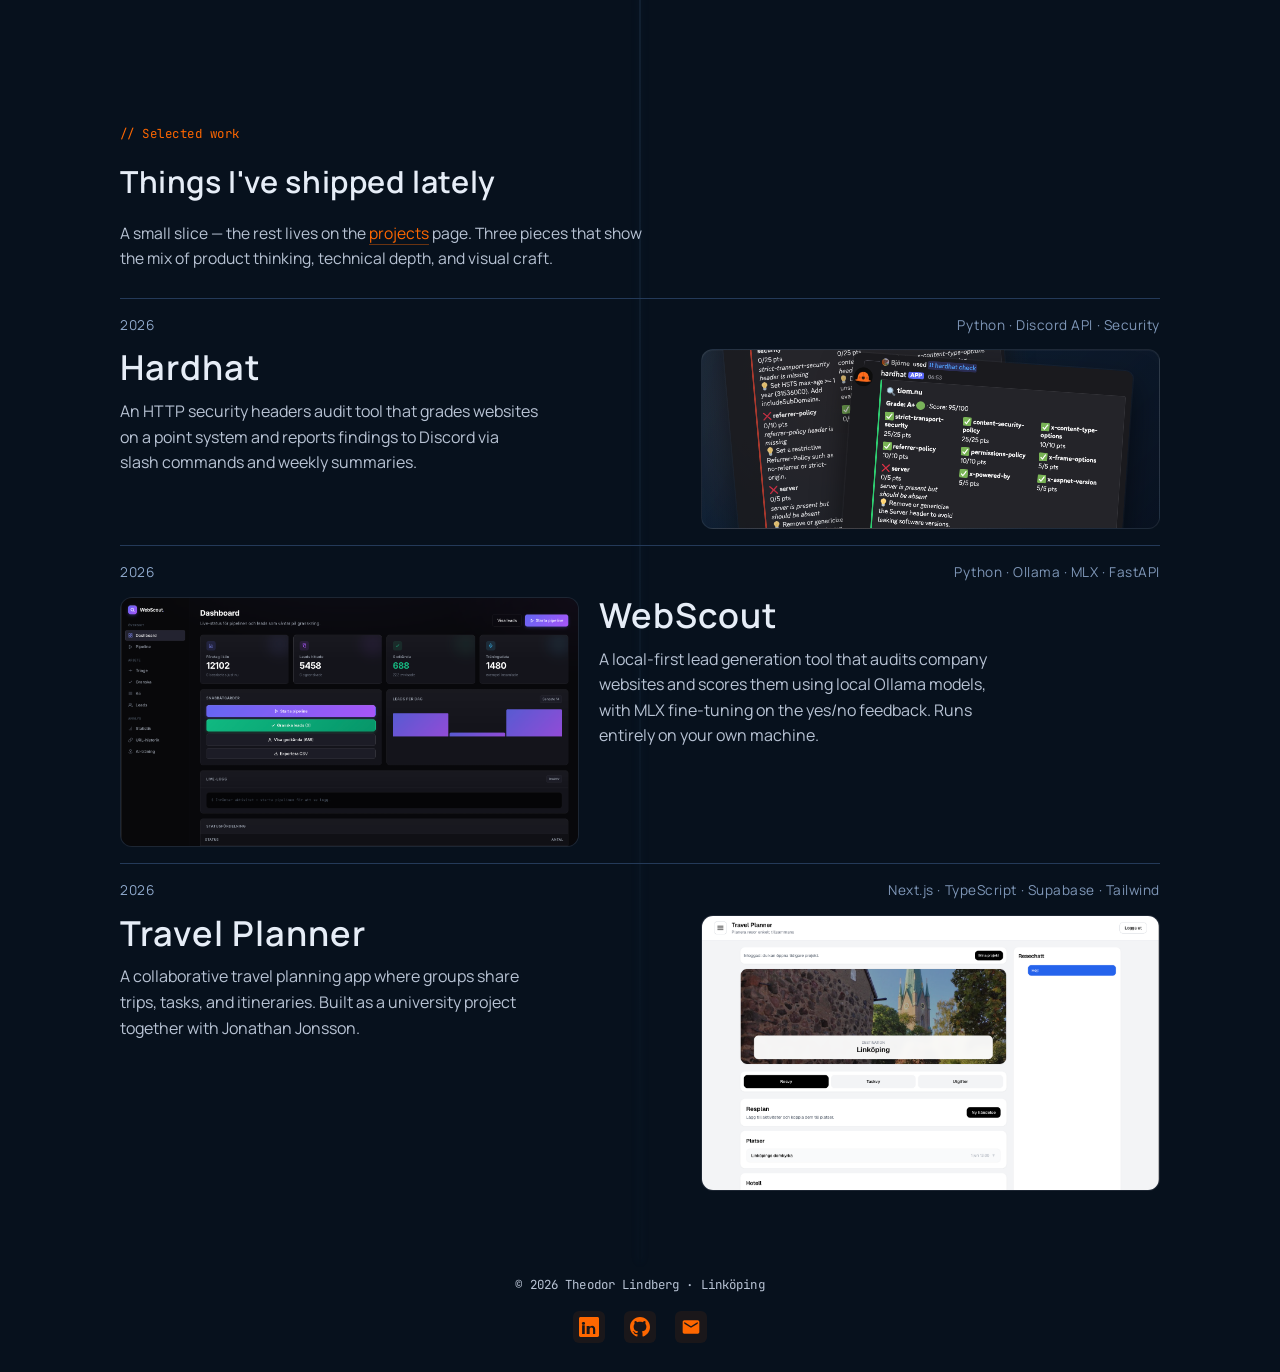
==== commit f649cd1a: "Rework landing, add about section, real projects, contact redesign - Merge about into homepage, drop" ====
--- a/index.html
+++ b/index.html
@@ -11,7 +11,7 @@
     <link rel="preconnect" href="https://fonts.googleapis.com" />
     <link rel="preconnect" href="https://fonts.gstatic.com" crossorigin />
     <link
-      href="https://fonts.googleapis.com/css2?family=Manrope:wght@200;400;600;700&display=swap"
+      href="https://fonts.googleapis.com/css2?family=Manrope:wght@200;400;600;700&family=JetBrains+Mono:wght@400;500&display=swap"
       rel="stylesheet"
     />
     <link rel="stylesheet" href="styles.css" />
@@ -31,7 +31,6 @@
         </button>
         <ul class="nav-menu">
           <li><a href="index.html">Home</a></li>
-          <li><a href="about.html">About</a></li>
           <li><a href="projects.html">Projects</a></li>
           <li><a href="contact.html">Contact</a></li>
         </ul>
@@ -41,57 +40,117 @@
     <main id="top">
       <div class="page-line" aria-hidden="true"></div>
       <section class="hero container">
-        <p class="hero-subline reveal">Independent Consultant</p>
-        <h1 class="reveal">Theodor Lindberg</h1>
-        <p class="lead reveal">Lorem, ipsum dolor sit amet consectetur adipisicing elit..</p>
+        <p class="hero-subline reveal">Independent Consultant · Linköping</p>
+        <h1 class="reveal">Theodor <span class="name-accent">Lindberg</span><span class="hero-caret" aria-hidden="true"></span></h1>
+        <p class="lead reveal">
+          I help small teams ship better products — from first prototype to
+          production. Currently building <a href="https://tiom.nu">TIOM</a>.
+        </p>
+      </section>
+
+      <section class="container about-inline" id="about">
+        <div class="about-inline-grid reveal">
+          <figure class="about-inline-photo-wrap">
+            <span class="photo-backdrop" aria-hidden="true"></span>
+            <div class="photo-frame">
+              <img
+                class="about-inline-photo"
+                src="assets/profilbild.png"
+                alt="Portrait of Theodor Lindberg"
+              />
+            </div>
+          </figure>
+          <div class="about-inline-content">
+            <p class="section-label">// About</p>
+            <h2>Engineer, builder, occasional designer.</h2>
+            <p>
+              I'm Theodor — a developer based in Linköping who likes shipping
+              things that feel obvious in hindsight. Most of my work lives at
+              the seam between product, design, and code, where small details
+              add up to something that actually works.
+            </p>
+            <p>
+              I run <a href="https://tiom.nu">TIOM</a>, a one-person studio for
+              consulting, prototyping, and the occasional weekend experiment.
+              Off-screen you'll find me on a bike, in a bouldering gym, or
+              quietly nerding out about typography.
+            </p>
+
+            <dl class="now-list">
+              <div class="now-row">
+                <dt>Building</dt>
+                <dd>TIOM · client work · side projects</dd>
+              </div>
+              <div class="now-row">
+                <dt>Stack</dt>
+                <dd>TypeScript · Next.js · Postgres · a bit of WebGL</dd>
+              </div>
+              <div class="now-row">
+                <dt>Reading</dt>
+                <dd>A Philosophy of Software Design</dd>
+              </div>
+              <div class="now-row">
+                <dt>Listening</dt>
+                <dd>Lo-fi, jazz, and the occasional Bicep set</dd>
+              </div>
+            </dl>
+          </div>
+        </div>
       </section>
 
       <section class="container projects-intro reveal">
-        <p class="section-label">Spotlight Projects</p>
-        <h2>Selected work</h2>
-        <p class="projects-lead">Three projects that show the mix of product thinking, technical depth, and visual craft.</p>
+        <p class="section-label">// Selected work</p>
+        <h2>Things I've shipped lately</h2>
+        <p class="projects-lead">A small slice — the rest lives on the <a href="projects.html">projects</a> page. Three pieces that show the mix of product thinking, technical depth, and visual craft.</p>
       </section>
 
       <section class="container projects-list spotlight-projects">
-        <article class="project-entry reveal" id="spotlight-2024">
+        <article class="project-entry reveal" id="spotlight-hardhat">
           <div class="project-meta">
-            <p class="project-year">2024</p>
-            <p class="project-tags">Next.js · Express.js · VectorDB</p>
+            <p class="project-year">2026</p>
+            <p class="project-tags">Python · Discord API · Security</p>
           </div>
           <div class="project-body">
             <div class="project-copy">
-              <h2><a href="projects.html#project-2024">Placeholder Project One</a></h2>
-              <p>Placeholder description for a spotlight project. </p>
+              <h2><a href="projects.html#project-hardhat">Hardhat</a></h2>
+              <p>An HTTP security headers audit tool that grades websites on a point system and reports findings to Discord via slash commands and weekly summaries.</p>
             </div>
-            <div class="project-preview project-preview-blue" aria-hidden="true"></div>
+            <div class="project-preview project-preview-stack" aria-hidden="true">
+              <img src="assets/hardhat-fail.png" alt="" class="stack-card stack-card-back" />
+              <img src="assets/hardhat-pass.png" alt="" class="stack-card stack-card-front" />
+            </div>
           </div>
         </article>
 
-        <article class="project-entry reveal" id="spotlight-next">
+        <article class="project-entry reveal" id="spotlight-webscout">
           <div class="project-meta">
-            <p class="project-year">2023</p>
-            <p class="project-tags">Next.js</p>
+            <p class="project-year">2026</p>
+            <p class="project-tags">Python · Ollama · MLX · FastAPI</p>
           </div>
           <div class="project-body">
             <div class="project-copy">
-              <h2><a href="projects.html#project-next">Placeholder Project Two</a></h2>
-              <p>Placeholder description for a second spotlight project. </p>
+              <h2><a href="projects.html#project-webscout">WebScout</a></h2>
+              <p>A local-first lead generation tool that audits company websites and scores them using local Ollama models, with MLX fine-tuning on the yes/no feedback. Runs entirely on your own machine.</p>
             </div>
-            <div class="project-preview project-preview-orange" aria-hidden="true"></div>
+            <div class="project-preview project-preview-image" aria-hidden="true">
+              <img src="assets/webscout.png" alt="" />
+            </div>
           </div>
         </article>
 
-        <article class="project-entry reveal" id="spotlight-webgl">
+        <article class="project-entry reveal" id="spotlight-travel-planner">
           <div class="project-meta">
-            <p class="project-year">2022</p>
-            <p class="project-tags">WebGL · Three.js</p>
+            <p class="project-year">2026</p>
+            <p class="project-tags">Next.js · TypeScript · Supabase · Tailwind</p>
           </div>
           <div class="project-body">
             <div class="project-copy">
-              <h2><a href="projects.html#project-webgl">Placeholder Project Three</a></h2>
-              <p>Placeholder description for a third spotlight project. </p>
+              <h2><a href="projects.html#project-travel-planner">Travel Planner</a></h2>
+              <p>A collaborative travel planning app where groups share trips, tasks, and itineraries. Built as a university project together with Jonathan Jonsson.</p>
             </div>
-            <div class="project-preview project-preview-teal" aria-hidden="true"></div>
+            <div class="project-preview project-preview-image" aria-hidden="true">
+              <img src="assets/travelplanner.png" alt="" />
+            </div>
           </div>
         </article>
       </section>
@@ -103,14 +162,14 @@
 
     <footer class="site-footer container">
       <div class="footer-content">
-        <p>© <span id="year"></span> Theodor Lindberg</p>
+        <p class="footer-meta">© <span id="year"></span> Theodor Lindberg · Linköping</p>
         <div class="social-links">
-          <a href="https://linkedin.com/in/theodor-lindberg" target="_blank" rel="noopener noreferrer" aria-label="LinkedIn">
+          <a href="https://www.linkedin.com/in/theodor-l-00245a203" target="_blank" rel="noopener noreferrer" aria-label="LinkedIn">
             <svg viewBox="0 0 24 24" width="20" height="20" fill="currentColor">
               <path d="M20.447 20.452h-3.554v-5.569c0-1.328-.475-2.236-1.986-2.236-1.081 0-1.722.722-2.004 1.418-.103.249-.129.597-.129.946v5.441h-3.554s.05-8.736 0-9.646h3.554v1.366c.43-.664 1.199-1.608 2.928-1.608 2.136 0 3.745 1.393 3.745 4.385v5.503zM5.337 9.433c-1.144 0-1.915-.758-1.915-1.708 0-.951.771-1.71 1.958-1.71 1.187 0 1.914.759 1.939 1.71 0 .95-.752 1.708-1.982 1.708zm1.582 11.019H3.715V9.806h3.204v10.646zM22.225 0H1.771C.792 0 0 .774 0 1.729v20.542C0 23.227.792 24 1.771 24h20.451C23.2 24 24 23.227 24 22.271V1.729C24 .774 23.2 0 22.222 0h.003z"/>
             </svg>
           </a>
-          <a href="https://github.com/theodor-lindberg" target="_blank" rel="noopener noreferrer" aria-label="GitHub">
+          <a href="https://github.com/Bjorne212" target="_blank" rel="noopener noreferrer" aria-label="GitHub">
             <svg viewBox="0 0 24 24" width="20" height="20" fill="currentColor">
               <path d="M12 0c-6.626 0-12 5.373-12 12 0 5.302 3.438 9.8 8.207 11.387.599.111.793-.261.793-.577v-2.234c-3.338.726-4.033-1.416-4.033-1.416-.546-1.387-1.333-1.756-1.333-1.756-1.089-.745.083-.729.083-.729 1.205.084 1.839 1.237 1.839 1.237 1.07 1.834 2.807 1.304 3.492.997.107-.775.418-1.305.762-1.604-2.665-.305-5.467-1.334-5.467-5.931 0-1.311.469-2.381 1.236-3.221-.124-.303-.535-1.524.117-3.176 0 0 1.008-.322 3.301 1.23.957-.266 1.983-.399 3.003-.404 1.02.005 2.047.138 3.006.404 2.291-1.552 3.297-1.23 3.297-1.23.653 1.653.242 2.874.118 3.176.77.84 1.235 1.911 1.235 3.221 0 4.609-2.807 5.624-5.479 5.921.43.372.823 1.102.823 2.222v 3.293c0 .319.192.694.801.576 4.765-1.589 8.199-6.086 8.199-11.386 0-6.627-5.373-12-12-12z"/>
             </svg>
@@ -124,68 +183,6 @@
       </div>
     </footer>
 
-    <script>
-      document.getElementById("year").textContent = new Date().getFullYear();
-
-      // Hamburger menu toggle
-      const navToggle = document.querySelector(".nav-toggle");
-      const navMenu = document.querySelector(".nav-menu");
-      
-      if (navToggle) {
-        navToggle.addEventListener("click", () => {
-          navToggle.classList.toggle("active");
-          navMenu.classList.toggle("active");
-        });
-
-        // Close menu when a link is clicked
-        document.querySelectorAll(".nav-menu a").forEach(link => {
-          link.addEventListener("click", () => {
-            navToggle.classList.remove("active");
-            navMenu.classList.remove("active");
-          });
-        });
-      }
-
-      const prefersFlashlight = window.matchMedia("(min-width: 851px) and (pointer: fine)").matches;
-
-      if (prefersFlashlight) {
-        let latestX = window.innerWidth / 2;
-        let latestY = window.innerHeight / 3;
-        let animationFrameId = null;
-
-        const updateFlashlight = () => {
-          document.body.style.setProperty("--flashlight-x", `${latestX}px`);
-          document.body.style.setProperty("--flashlight-y", `${latestY}px`);
-          animationFrameId = null;
-        };
-
-        window.addEventListener(
-          "pointermove",
-          (event) => {
-            latestX = event.clientX;
-            latestY = event.clientY;
-
-            if (animationFrameId === null) {
-              animationFrameId = requestAnimationFrame(updateFlashlight);
-            }
-          },
-          { passive: true }
-        );
-      }
-
-      // Scroll reveal animation
-      const revealElements = document.querySelectorAll(".reveal");
-      const observer = new IntersectionObserver(
-        (entries) => {
-          entries.forEach((entry) => {
-            if (entry.isIntersecting) {
-              entry.target.classList.add("in-view");
-            }
-          });
-        },
-        { threshold: 0.28, rootMargin: "0px 0px -10% 0px" }
-      );
-      revealElements.forEach((el) => observer.observe(el));
-    </script>
+    <script src="main.js" defer></script>
   </body>
 </html>
--- a/styles.css
+++ b/styles.css
@@ -273,16 +273,80 @@
 }
 
 .projects-intro {
-  padding: 2.4rem 0 1.2rem;
+  padding: 3.6rem 0 1.4rem;
   text-align: left;
 }
 
 .section-label {
-  margin: 0 0 0.75rem;
-  color: #9fb5d6;
+  margin: 0 0 0.9rem;
+  color: var(--orange);
+  font-family: "JetBrains Mono", ui-monospace, SFMono-Regular, Menlo, monospace;
+  font-size: 0.78rem;
+  letter-spacing: 0.04em;
+  text-transform: none;
+}
+
+.status-pill {
+  display: inline-flex;
+  align-items: center;
+  gap: 0.5rem;
+  padding: 0.4rem 0.8rem;
+  border: 1px solid rgba(120, 200, 140, 0.32);
+  border-radius: 999px;
+  background: rgba(60, 130, 80, 0.12);
+  color: #b8e8c4;
+  font-family: "JetBrains Mono", ui-monospace, SFMono-Regular, Menlo, monospace;
   font-size: 0.74rem;
-  letter-spacing: 0.2em;
-  text-transform: uppercase;
+  letter-spacing: 0.02em;
+  z-index: 1;
+}
+
+.status-dot {
+  width: 7px;
+  height: 7px;
+  border-radius: 50%;
+  background: #4ade80;
+  box-shadow: 0 0 0 0 rgba(74, 222, 128, 0.55);
+  animation: status-pulse 2.2s ease-in-out infinite;
+}
+
+@keyframes status-pulse {
+  0%, 100% { box-shadow: 0 0 0 0 rgba(74, 222, 128, 0.45); }
+  50% { box-shadow: 0 0 0 6px rgba(74, 222, 128, 0); }
+}
+
+.name-accent {
+  color: var(--text);
+  background: linear-gradient(120deg, #ffd1a1 0%, var(--orange) 55%, #ff9a4d 100%);
+  -webkit-background-clip: text;
+  background-clip: text;
+  -webkit-text-fill-color: transparent;
+}
+
+.hero-caret {
+  display: inline-block;
+  width: 0.12em;
+  height: 0.95em;
+  margin-left: 0.12em;
+  vertical-align: -0.05em;
+  background: var(--orange);
+  border-radius: 2px;
+  animation: caret-blink 1.1s steps(1) infinite;
+}
+
+@keyframes caret-blink {
+  50% { opacity: 0; }
+}
+
+.lead a {
+  color: var(--orange);
+  text-decoration: none;
+  border-bottom: 1px solid rgba(255, 103, 0, 0.45);
+  transition: border-color 0.25s ease;
+}
+
+.lead a:hover {
+  border-bottom-color: var(--orange);
 }
 
 .projects-intro h1 {
@@ -446,6 +510,77 @@
 
 .project-preview-slate {
   background: linear-gradient(135deg, rgba(110, 130, 160, 0.28), rgba(10, 19, 34, 0.86));
+}
+
+.project-preview-image {
+  position: relative;
+  overflow: hidden;
+  padding: 0;
+  background: #0a1322;
+}
+
+.project-preview-image img {
+  width: 100%;
+  height: 100%;
+  object-fit: cover;
+  display: block;
+}
+
+.project-preview-stack {
+  position: relative;
+  overflow: hidden;
+  padding: 1.2rem;
+  background:
+    radial-gradient(circle at 30% 20%, rgba(255, 138, 61, 0.18) 0%, rgba(255, 103, 0, 0) 55%),
+    linear-gradient(135deg, rgba(58, 110, 165, 0.22), rgba(10, 19, 34, 0.92));
+  display: flex;
+  align-items: center;
+  justify-content: center;
+  isolation: isolate;
+}
+
+.stack-card {
+  position: absolute;
+  width: 70%;
+  max-width: 280px;
+  height: auto;
+  border-radius: 8px;
+  box-shadow:
+    0 14px 30px rgba(0, 0, 0, 0.55),
+    0 0 0 1px rgba(255, 255, 255, 0.04);
+  transition: transform 0.5s cubic-bezier(0.2, 0.8, 0.2, 1);
+}
+
+.stack-card-back {
+  transform: translate(-22%, -8%) rotate(-5deg);
+  z-index: 1;
+  opacity: 0.85;
+}
+
+.stack-card-front {
+  transform: translate(20%, 10%) rotate(4deg);
+  z-index: 2;
+}
+
+.project-entry:hover .stack-card-back {
+  transform: translate(-26%, -12%) rotate(-7deg);
+}
+
+.project-entry:hover .stack-card-front {
+  transform: translate(24%, 14%) rotate(6deg);
+}
+
+@media (max-width: 850px) {
+  .stack-card {
+    width: 60%;
+    max-width: 220px;
+  }
+  .stack-card-back {
+    transform: translate(-18%, -10%) rotate(-5deg);
+  }
+  .stack-card-front {
+    transform: translate(18%, 10%) rotate(4deg);
+  }
 }
 
 .project-entry:nth-child(even) .project-body {
@@ -503,25 +638,343 @@
   margin-top: 1rem;
 }
 
+.about-inline {
+  padding: 6rem 0 6rem;
+  scroll-margin-top: 90px;
+}
+
+.about-inline-grid {
+  display: grid;
+  grid-template-columns: minmax(240px, 320px) minmax(0, 1fr);
+  gap: 4.5rem;
+  align-items: start;
+}
+
+.about-inline-photo-wrap {
+  margin: 0;
+  position: relative;
+  isolation: isolate;
+}
+
+.photo-backdrop {
+  position: absolute;
+  inset: 18px -18px -18px 18px;
+  border-radius: 14px;
+  background: linear-gradient(135deg, var(--orange) 0%, #ff9a4d 55%, #ffb877 100%);
+  z-index: -1;
+  opacity: 0.85;
+  transition: transform 0.5s cubic-bezier(0.2, 0.8, 0.2, 1);
+}
+
+.photo-frame {
+  position: relative;
+  overflow: hidden;
+  border-radius: 14px;
+  background:
+    radial-gradient(circle at 50% 0%, rgba(255, 138, 61, 0.22) 0%, rgba(255, 103, 0, 0) 65%),
+    linear-gradient(180deg, #1a2c4a 0%, #0e1b30 100%);
+  border: 1px solid var(--line);
+  box-shadow:
+    0 20px 50px rgba(0, 0, 0, 0.5),
+    inset 0 0 0 1px rgba(255, 255, 255, 0.04);
+  transition: transform 0.5s cubic-bezier(0.2, 0.8, 0.2, 1);
+}
+
+.about-inline-photo-wrap:hover .photo-frame {
+  transform: translate(-4px, -4px);
+}
+
+.about-inline-photo-wrap:hover .photo-backdrop {
+  transform: translate(6px, 6px);
+}
+
+.about-inline-photo {
+  width: 100%;
+  display: block;
+  aspect-ratio: 4 / 5;
+  object-fit: contain;
+  object-position: center bottom;
+  filter:
+    brightness(0.78)
+    contrast(0.92)
+    saturate(0.85)
+    drop-shadow(0 8px 20px rgba(0, 0, 0, 0.45));
+}
+
+.photo-frame::after {
+  content: "";
+  position: absolute;
+  inset: 0;
+  background: linear-gradient(180deg, rgba(26, 44, 74, 0.22) 0%, rgba(14, 27, 48, 0.42) 100%);
+  pointer-events: none;
+  border-radius: inherit;
+  mix-blend-mode: multiply;
+}
+
+.photo-caption {
+  display: flex;
+  align-items: baseline;
+  gap: 0.7rem;
+  margin: 1rem 0.1rem 0;
+  font-family: "JetBrains Mono", ui-monospace, SFMono-Regular, Menlo, monospace;
+  font-size: 0.78rem;
+  letter-spacing: 0.02em;
+}
+
+.photo-caption-index {
+  color: var(--orange);
+  padding: 0.1rem 0.4rem;
+  border: 1px solid rgba(255, 103, 0, 0.5);
+  border-radius: 4px;
+  font-size: 0.7rem;
+}
+
+.photo-caption-text {
+  color: var(--muted);
+}
+
+.about-inline-content h2 {
+  margin: 0 0 1rem;
+  font-size: clamp(1.6rem, 3.4vw, 2.4rem);
+  letter-spacing: 0.02em;
+}
+
+.about-inline-content p {
+  margin: 0;
+  max-width: 58ch;
+  color: var(--muted);
+  font-size: 0.98rem;
+  line-height: 1.7;
+}
+
+.about-inline-content p + p {
+  margin-top: 1rem;
+}
+
+.about-inline-content a {
+  color: var(--orange);
+  text-decoration: none;
+  border-bottom: 1px solid rgba(255, 103, 0, 0.4);
+  transition: border-color 0.25s ease;
+}
+
+.about-inline-content a:hover {
+  border-bottom-color: var(--orange);
+}
+
+.now-list {
+  margin: 1.8rem 0 0;
+  padding: 1.2rem 0 0;
+  border-top: 1px dashed rgba(96, 133, 176, 0.32);
+  display: grid;
+  gap: 0.55rem;
+}
+
+.now-row {
+  display: grid;
+  grid-template-columns: 110px 1fr;
+  gap: 1rem;
+  align-items: baseline;
+  font-family: "JetBrains Mono", ui-monospace, SFMono-Regular, Menlo, monospace;
+  font-size: 0.86rem;
+  line-height: 1.55;
+}
+
+.now-row dt {
+  color: var(--orange);
+  letter-spacing: 0.02em;
+}
+
+.now-row dt::before {
+  content: "→ ";
+  color: #6b8aad;
+}
+
+.now-row dd {
+  margin: 0;
+  color: var(--text);
+}
+
+.projects-lead a {
+  color: var(--orange);
+  text-decoration: none;
+  border-bottom: 1px solid rgba(255, 103, 0, 0.4);
+}
+
+.projects-lead a:hover {
+  border-bottom-color: var(--orange);
+}
+
+.contact-intro {
+  padding: 3rem 0 0.5rem;
+  text-align: left;
+}
+
+.contact-intro h1 {
+  text-align: left;
+  margin: 0;
+  font-size: clamp(2.6rem, 7vw, 4.4rem);
+}
+
+.contact-lead {
+  max-width: 52ch;
+  margin: 1rem 0 0;
+  color: var(--muted);
+  font-size: 1rem;
+}
+
+.contact-methods {
+  display: grid;
+  gap: 0.9rem;
+  padding-top: 2rem;
+  padding-bottom: 2rem;
+}
+
+.contact-method {
+  display: grid;
+  grid-template-columns: auto 1fr auto;
+  gap: 1.2rem;
+  align-items: center;
+  padding: 1.25rem 1.4rem;
+  border: 1px solid var(--line);
+  border-radius: 12px;
+  background: rgba(16, 29, 51, 0.5);
+  color: var(--text);
+  text-decoration: none;
+  transition: background-color 0.25s ease, border-color 0.25s ease, transform 0.25s ease;
+}
+
+.contact-method:hover {
+  background: rgba(16, 29, 51, 0.85);
+  border-color: rgba(255, 103, 0, 0.55);
+  transform: translateY(-2px);
+}
+
+.contact-method-icon {
+  display: inline-flex;
+  align-items: center;
+  justify-content: center;
+  width: 46px;
+  height: 46px;
+  border-radius: 10px;
+  background: rgba(255, 103, 0, 0.12);
+  color: var(--orange);
+  flex-shrink: 0;
+}
+
+.contact-method-body {
+  display: flex;
+  flex-direction: column;
+  gap: 0.15rem;
+  min-width: 0;
+}
+
+.contact-method-label {
+  margin: 0;
+  font-family: "JetBrains Mono", ui-monospace, SFMono-Regular, Menlo, monospace;
+  font-size: 0.74rem;
+  letter-spacing: 0.02em;
+  color: var(--orange);
+}
+
+.contact-clock {
+  display: inline-flex;
+  align-items: center;
+  gap: 0.55rem;
+  margin: 1.2rem 0 0;
+  padding: 0.4rem 0.9rem;
+  border: 1px solid var(--line);
+  border-radius: 999px;
+  background: rgba(16, 29, 51, 0.55);
+  font-family: "JetBrains Mono", ui-monospace, SFMono-Regular, Menlo, monospace;
+  font-size: 0.8rem;
+  color: var(--muted);
+}
+
+.contact-clock #local-time {
+  color: var(--text);
+}
+
+.wave {
+  display: inline-block;
+  transform-origin: 70% 70%;
+  animation: wave 2.4s ease-in-out infinite;
+}
+
+@keyframes wave {
+  0%, 60%, 100% { transform: rotate(0deg); }
+  10% { transform: rotate(14deg); }
+  20% { transform: rotate(-8deg); }
+  30% { transform: rotate(14deg); }
+  40% { transform: rotate(-4deg); }
+  50% { transform: rotate(10deg); }
+}
+
+.contact-method-value {
+  margin: 0;
+  font-size: 1.05rem;
+  font-weight: 600;
+  color: var(--text);
+  overflow-wrap: anywhere;
+}
+
+.contact-method-note {
+  margin: 0.15rem 0 0;
+  font-size: 0.88rem;
+  color: var(--muted);
+}
+
+.contact-method-arrow {
+  color: var(--orange);
+  font-size: 1.4rem;
+  transition: transform 0.25s ease;
+}
+
+.contact-method:hover .contact-method-arrow {
+  transform: translateX(4px);
+}
+
+.contact-meta {
+  display: grid;
+  grid-template-columns: repeat(3, minmax(0, 1fr));
+  gap: 1rem;
+  padding-bottom: 3rem;
+}
+
+.contact-meta-item {
+  border-top: 1px solid var(--line);
+  padding-top: 0.9rem;
+}
+
+.contact-meta-label {
+  margin: 0 0 0.3rem;
+  font-family: "JetBrains Mono", ui-monospace, SFMono-Regular, Menlo, monospace;
+  font-size: 0.74rem;
+  letter-spacing: 0.02em;
+  color: var(--orange);
+}
+
+.contact-meta-value {
+  margin: 0;
+  font-size: 0.98rem;
+  color: var(--text);
+}
+
 .hero-subline {
   display: inline-flex;
   align-items: center;
-  gap: 0.5rem;
-  margin: 0;
-  font-size: 0.74rem;
-  letter-spacing: 0.17em;
-  text-transform: uppercase;
+  gap: 0.55rem;
+  margin: 0.4rem 0 0;
+  font-family: "JetBrains Mono", ui-monospace, SFMono-Regular, Menlo, monospace;
+  font-size: 0.78rem;
+  letter-spacing: 0.02em;
   color: #9fb5d6;
   z-index: 1;
 }
 
-.hero-subline::after {
-  content: "";
-  width: 7px;
-  height: 7px;
-  border-radius: 50%;
-  background: var(--orange);
-  box-shadow: 0 0 10px rgba(255, 103, 0, 0.35);
+.hero-subline::before {
+  content: "→";
+  color: var(--orange);
 }
 
 .page-line {
@@ -741,6 +1194,13 @@
 
 .footer-content p {
   margin: 0;
+}
+
+.footer-meta {
+  font-family: "JetBrains Mono", ui-monospace, SFMono-Regular, Menlo, monospace;
+  font-size: 0.78rem;
+  color: var(--muted);
+  letter-spacing: 0.01em;
 }
 
 .social-links {
@@ -896,6 +1356,47 @@
     width: min(340px, 100%);
   }
 
+  .about-inline {
+    padding: 2.5rem 0 1.5rem;
+  }
+
+  .about-inline-grid {
+    grid-template-columns: 1fr;
+    gap: 1.4rem;
+  }
+
+  .about-inline-photo-wrap {
+    width: min(280px, 100%);
+  }
+
+  .contact-methods {
+    padding-top: 1.2rem;
+  }
+
+  .contact-method {
+    padding: 1.1rem 1.1rem;
+    gap: 0.9rem;
+  }
+
+  .contact-method-icon {
+    width: 40px;
+    height: 40px;
+  }
+
+  .contact-method-value {
+    font-size: 1rem;
+  }
+
+  .contact-meta {
+    grid-template-columns: 1fr;
+    gap: 0.4rem;
+  }
+
+  .now-row {
+    grid-template-columns: 90px 1fr;
+    font-size: 0.82rem;
+  }
+
   .hero {
     min-height: 100vh;
     padding-top: 2rem;
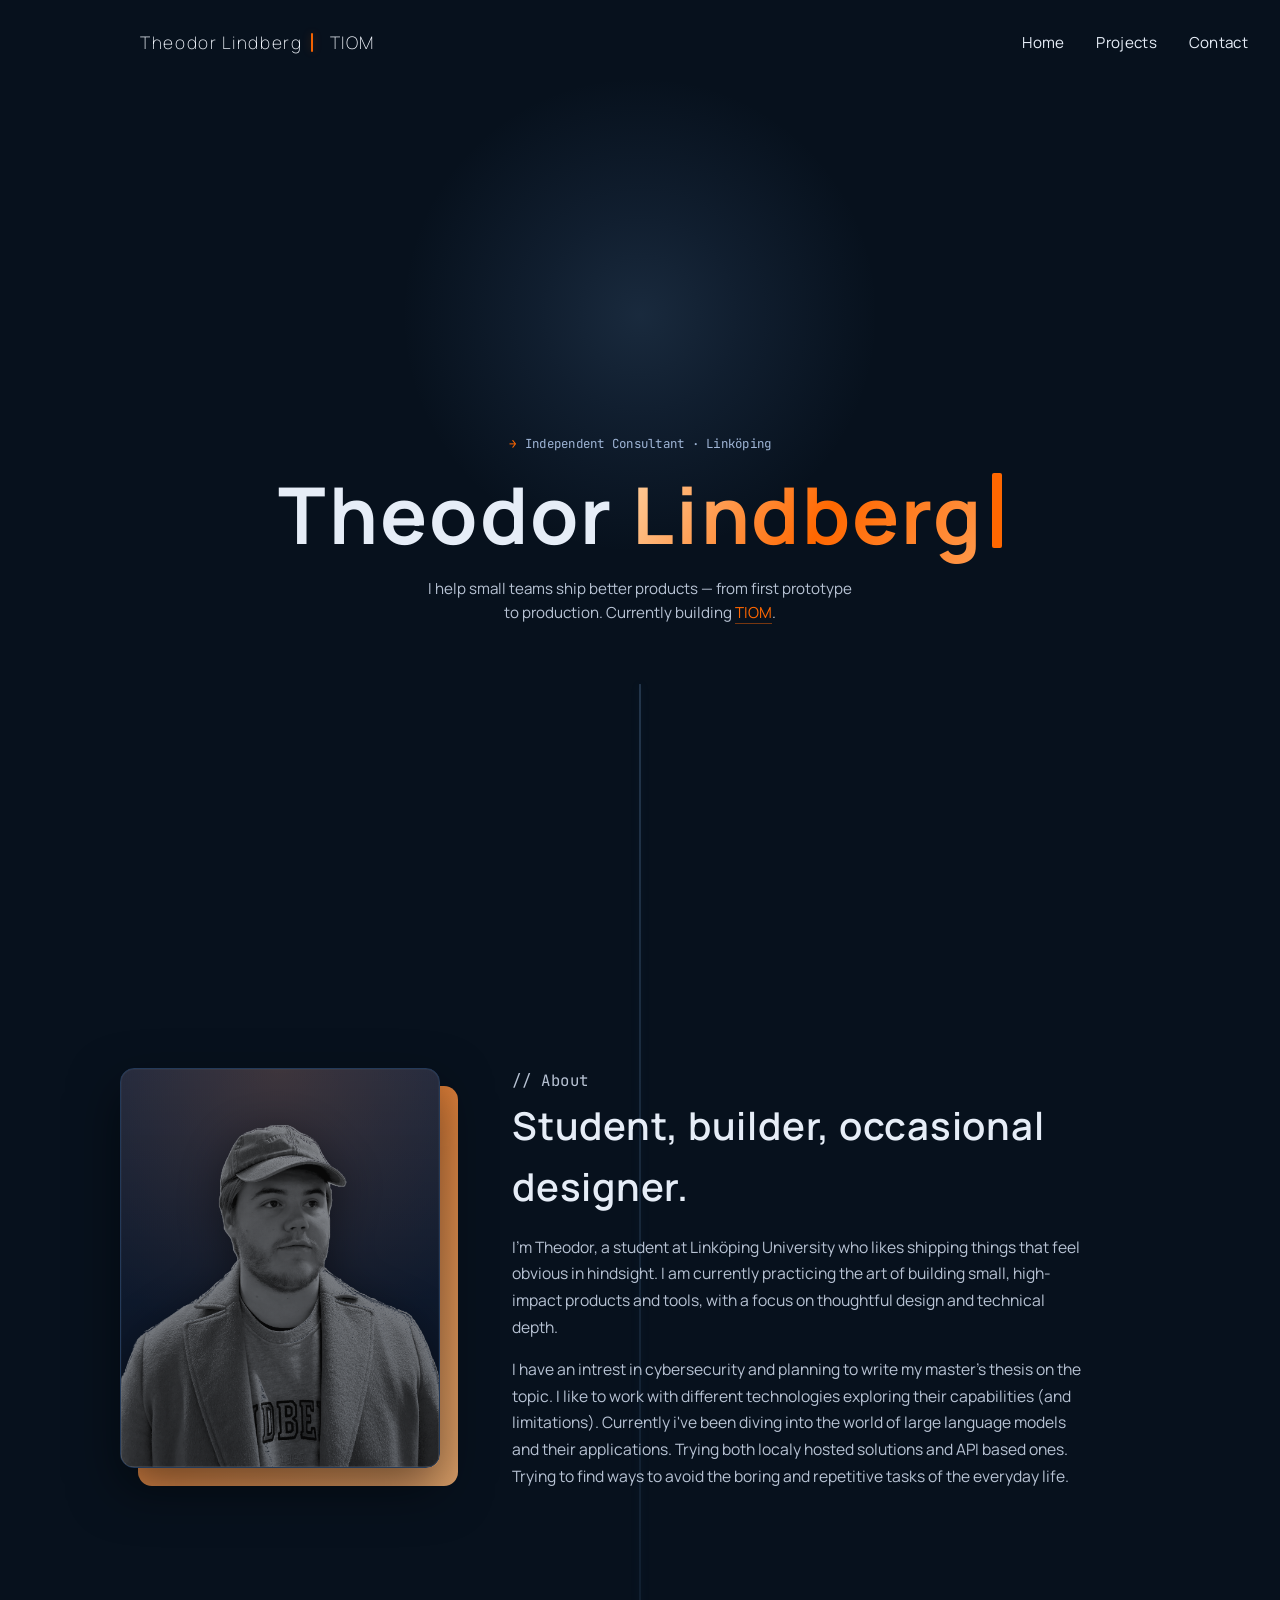
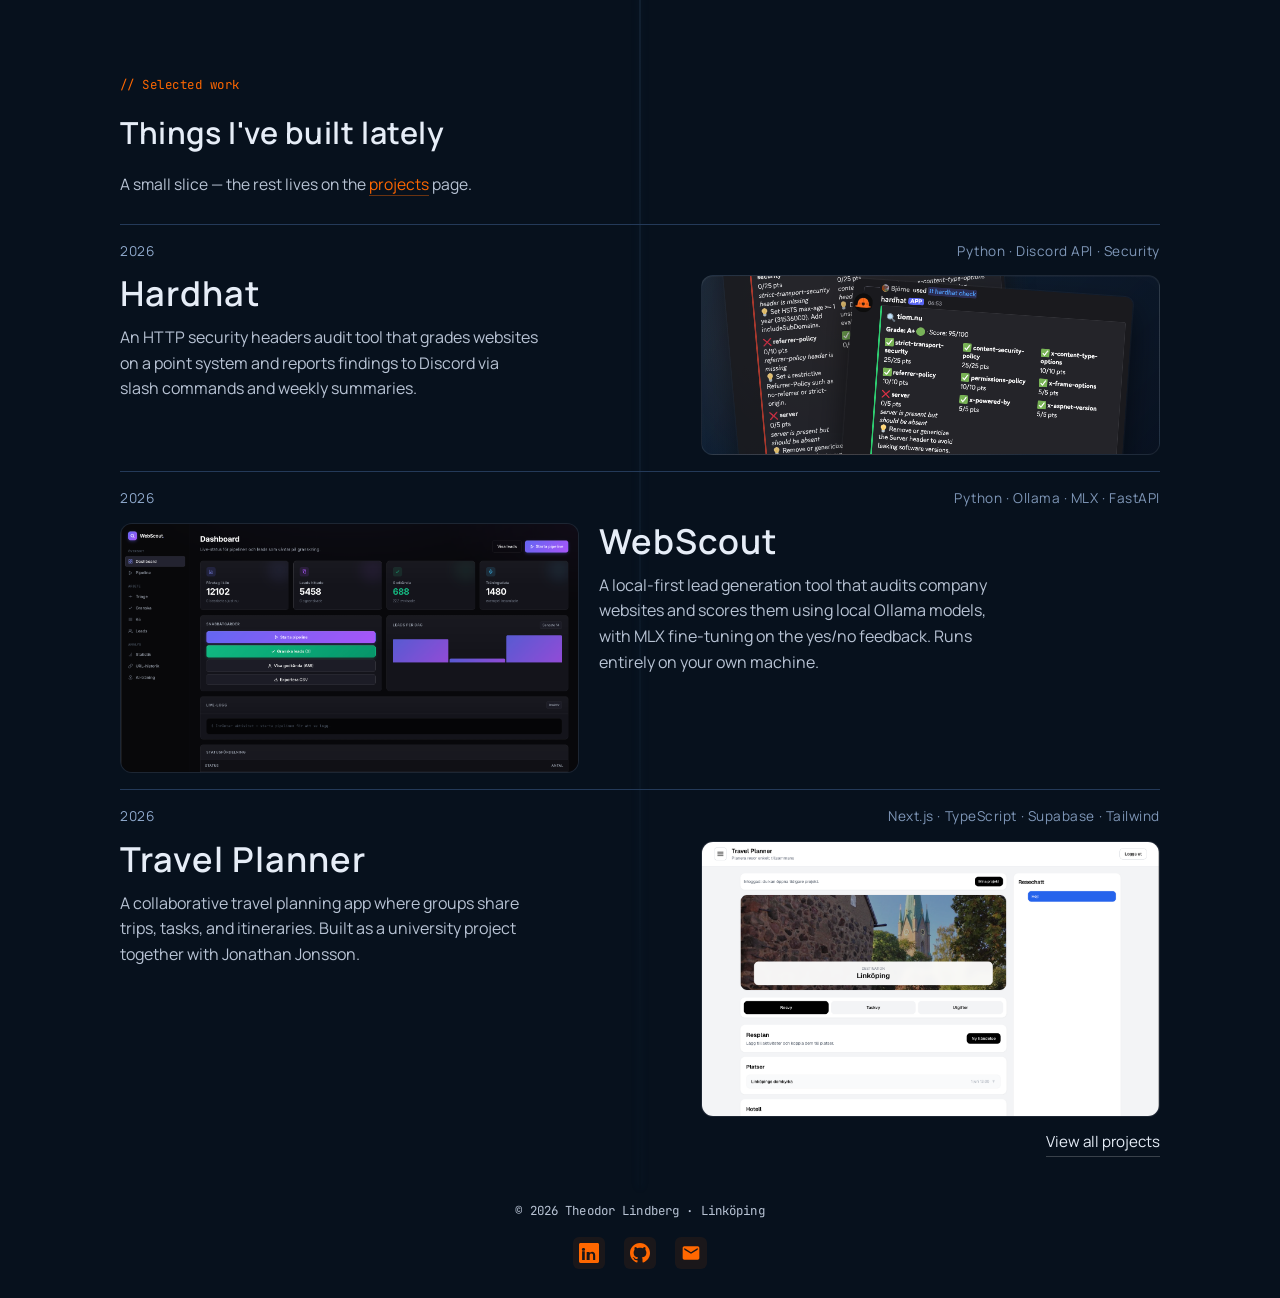
==== commit 4fe0210c: "Text updates and ignore DS_Store" ====
--- a/index.html
+++ b/index.html
@@ -62,46 +62,28 @@
           </figure>
           <div class="about-inline-content">
             <p class="section-label">// About</p>
-            <h2>Engineer, builder, occasional designer.</h2>
+            <h2>Student, builder, occasional designer.</h2>
             <p>
-              I'm Theodor — a developer based in Linköping who likes shipping
-              things that feel obvious in hindsight. Most of my work lives at
-              the seam between product, design, and code, where small details
-              add up to something that actually works.
+              I'm Theodor, a student at Linköping University who likes shipping
+              things that feel obvious in hindsight. I am currently practicing the art of building small, 
+              high-impact products and tools, with a focus on thoughtful design and technical depth.
             </p>
             <p>
-              I run <a href="https://tiom.nu">TIOM</a>, a one-person studio for
-              consulting, prototyping, and the occasional weekend experiment.
-              Off-screen you'll find me on a bike, in a bouldering gym, or
-              quietly nerding out about typography.
-            </p>
+              I have an intrest in cybersecurity and planning to write my master's thesis on the topic. 
+              I like to work with different technologies exploring their capabilities (and limitations).
+              Currently i've been diving into the world of large language models and their applications.
+              Trying both localy hosted solutions and API based ones. Trying to find ways to avoid the
+              boring and repetitive tasks of the everyday life. 
 
-            <dl class="now-list">
-              <div class="now-row">
-                <dt>Building</dt>
-                <dd>TIOM · client work · side projects</dd>
-              </div>
-              <div class="now-row">
-                <dt>Stack</dt>
-                <dd>TypeScript · Next.js · Postgres · a bit of WebGL</dd>
-              </div>
-              <div class="now-row">
-                <dt>Reading</dt>
-                <dd>A Philosophy of Software Design</dd>
-              </div>
-              <div class="now-row">
-                <dt>Listening</dt>
-                <dd>Lo-fi, jazz, and the occasional Bicep set</dd>
-              </div>
-            </dl>
+           
           </div>
         </div>
       </section>
 
       <section class="container projects-intro reveal">
         <p class="section-label">// Selected work</p>
-        <h2>Things I've shipped lately</h2>
-        <p class="projects-lead">A small slice — the rest lives on the <a href="projects.html">projects</a> page. Three pieces that show the mix of product thinking, technical depth, and visual craft.</p>
+        <h2>Things I've built lately</h2>
+        <p class="projects-lead">A small slice — the rest lives on the <a href="projects.html">projects</a> page.</p>
       </section>
 
       <section class="container projects-list spotlight-projects">
@@ -174,7 +156,7 @@
               <path d="M12 0c-6.626 0-12 5.373-12 12 0 5.302 3.438 9.8 8.207 11.387.599.111.793-.261.793-.577v-2.234c-3.338.726-4.033-1.416-4.033-1.416-.546-1.387-1.333-1.756-1.333-1.756-1.089-.745.083-.729.083-.729 1.205.084 1.839 1.237 1.839 1.237 1.07 1.834 2.807 1.304 3.492.997.107-.775.418-1.305.762-1.604-2.665-.305-5.467-1.334-5.467-5.931 0-1.311.469-2.381 1.236-3.221-.124-.303-.535-1.524.117-3.176 0 0 1.008-.322 3.301 1.23.957-.266 1.983-.399 3.003-.404 1.02.005 2.047.138 3.006.404 2.291-1.552 3.297-1.23 3.297-1.23.653 1.653.242 2.874.118 3.176.77.84 1.235 1.911 1.235 3.221 0 4.609-2.807 5.624-5.479 5.921.43.372.823 1.102.823 2.222v 3.293c0 .319.192.694.801.576 4.765-1.589 8.199-6.086 8.199-11.386 0-6.627-5.373-12-12-12z"/>
             </svg>
           </a>
-          <a href="mailto:hello@theodorlindberg.se" aria-label="Email">
+          <a href="mailto:tiom.info@gmail.com" aria-label="Email">
             <svg viewBox="0 0 24 24" width="20" height="20" fill="currentColor">
               <path d="M20 4H4c-1.1 0-1.99.9-1.99 2L2 18c0 1.1.9 2 2 2h16c1.1 0 2-.9 2-2V6c0-1.1-.9-2-2-2zm0 4l-8 5-8-5V6l8 5 8-5v2z"/>
             </svg>
--- a/styles.css
+++ b/styles.css
@@ -639,7 +639,7 @@
 }
 
 .about-inline {
-  padding: 6rem 0 6rem;
+  padding: 6rem 0 8rem;
   scroll-margin-top: 90px;
 }
 
@@ -760,39 +760,6 @@
 
 .about-inline-content a:hover {
   border-bottom-color: var(--orange);
-}
-
-.now-list {
-  margin: 1.8rem 0 0;
-  padding: 1.2rem 0 0;
-  border-top: 1px dashed rgba(96, 133, 176, 0.32);
-  display: grid;
-  gap: 0.55rem;
-}
-
-.now-row {
-  display: grid;
-  grid-template-columns: 110px 1fr;
-  gap: 1rem;
-  align-items: baseline;
-  font-family: "JetBrains Mono", ui-monospace, SFMono-Regular, Menlo, monospace;
-  font-size: 0.86rem;
-  line-height: 1.55;
-}
-
-.now-row dt {
-  color: var(--orange);
-  letter-spacing: 0.02em;
-}
-
-.now-row dt::before {
-  content: "→ ";
-  color: #6b8aad;
-}
-
-.now-row dd {
-  margin: 0;
-  color: var(--text);
 }
 
 .projects-lead a {
@@ -1357,7 +1324,7 @@
   }
 
   .about-inline {
-    padding: 2.5rem 0 1.5rem;
+    padding: 2.5rem 0 3rem;
   }
 
   .about-inline-grid {
@@ -1390,11 +1357,6 @@
   .contact-meta {
     grid-template-columns: 1fr;
     gap: 0.4rem;
-  }
-
-  .now-row {
-    grid-template-columns: 90px 1fr;
-    font-size: 0.82rem;
   }
 
   .hero {
